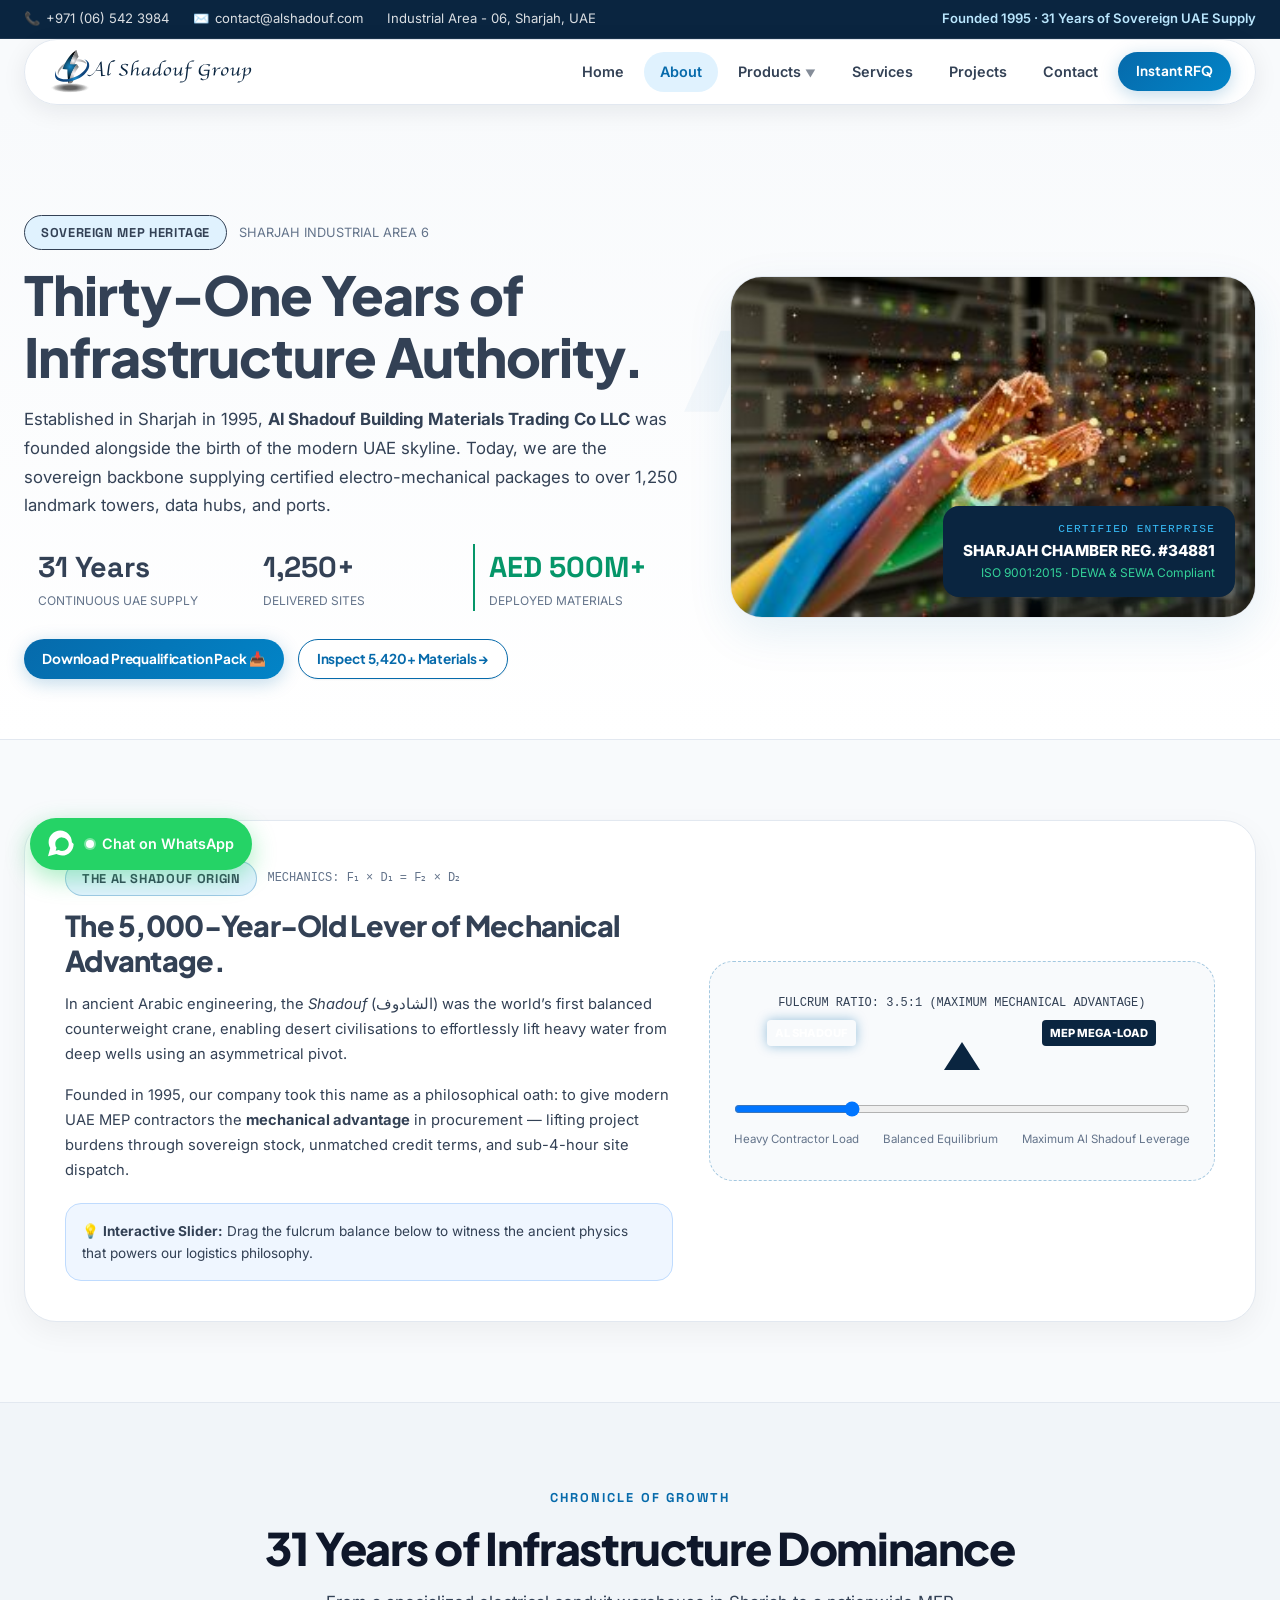
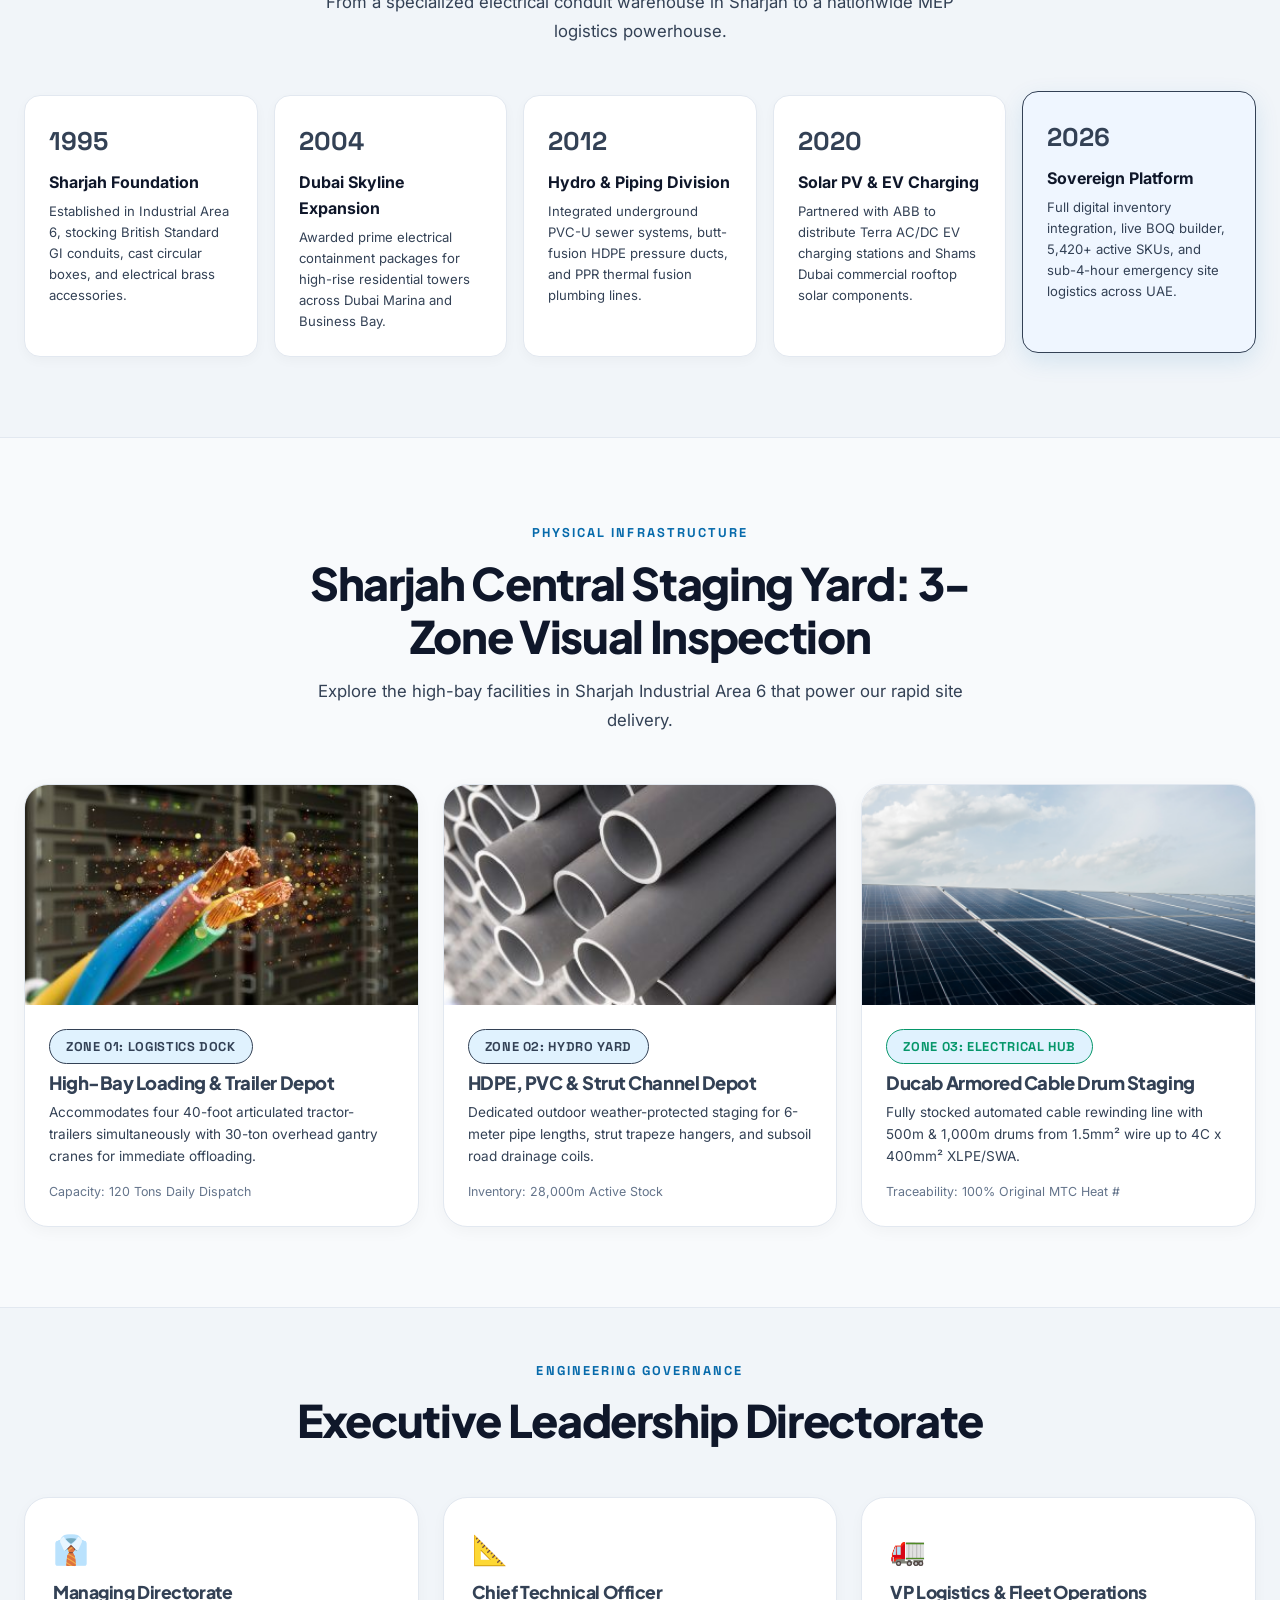
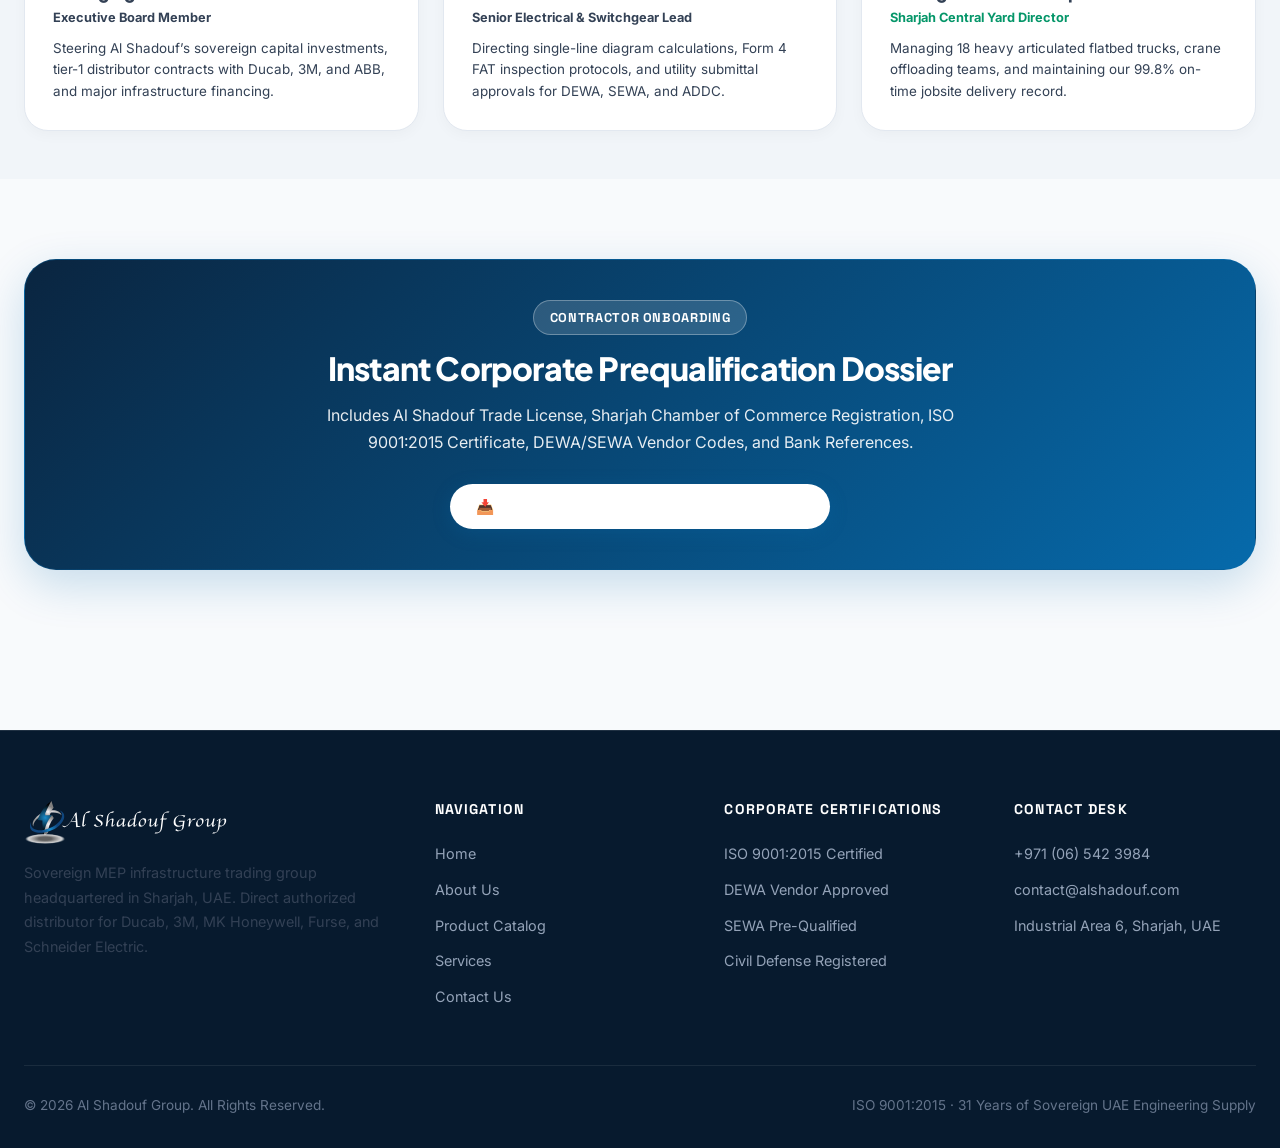
==== about.html @ 0864fc53 "feat: complete Al Shadouf Group enterprise multipage light theme platform" ====
<!DOCTYPE html>
<html lang="en">
<head>
  <meta charset="UTF-8">
  <meta name="viewport" content="width=device-width, initial-scale=1.0">
  <meta name="description" content="Discover Al Shadouf Group: 31 years of sovereign MEP infrastructure engineering, Sharjah central staging yard, ancient lever mechanical advantage, and ISO 9001 certification.">
  <title>Corporate Heritage & Engineering Authority | Al Shadouf Group — UAE</title>
  <link rel="icon" type="image/svg+xml" href="images/favicon.svg">
  <link rel="stylesheet" href="css/style.css">
  <style>
    /* TOTALLY UNIQUE ABOUT PAGE OPENING: CINEMATIC ARCHIVAL DOSSIER */
    .about-archival-hero {
      padding-top: 110px;
      padding-bottom: 60px;
      position: relative;
      background: linear-gradient(180deg, #F8FAFC 0%, #FFFFFF 100%);
      border-bottom: 1px solid var(--border-subtle);
      overflow: hidden;
    }
    .hero-watermark-year {
      position: absolute;
      top: 50%;
      right: 5%;
      transform: translateY(-50%);
      font-family: var(--font-display);
      font-size: clamp(8rem, 20vw, 18rem);
      font-weight: 900;
      color: rgba(6, 106, 171, 0.04);
      letter-spacing: -0.05em;
      pointer-events: none;
      z-index: 1;
    }
    .about-hero-grid {
      display: grid;
      grid-template-columns: 1.25fr 1fr;
      gap: 48px;
      align-items: center;
      position: relative;
      z-index: 2;
    }
    @media (max-width: 900px) {
      .about-hero-grid { grid-template-columns: 1fr; }
    }
    .about-hero-title {
      font-size: clamp(2.2rem, 4.2vw, 3.5rem);
      font-weight: 900;
      color: var(--navy);
      line-height: 1.15;
      margin-bottom: 18px;
      letter-spacing: -0.02em;
    }
    .archival-photo-frame {
      position: relative;
      border-radius: var(--radius-xl);
      overflow: hidden;
      border: 1px solid var(--border-subtle);
      box-shadow: 0 15px 45px rgba(6, 106, 171, 0.1);
    }
    .archival-photo-frame img {
      width: 100%;
      height: 340px;
      object-fit: cover;
      display: block;
      filter: contrast(1.02) brightness(0.98);
    }
    .archival-gold-stamp {
      position: absolute;
      bottom: 20px;
      right: 20px;
      background: #0A2540;
      backdrop-filter: blur(10px);
      border: 1px solid var(--royal-blue);
      border-radius: var(--radius-md);
      padding: 14px 20px;
      box-shadow: 0 10px 30px rgba(10, 37, 64, 0.3);
      text-align: right;
      color: #FFFFFF;
    }

    /* Ancient Lever Card */
    .lever-physics-card {
      background: #FFFFFF;
      border: 1px solid var(--border-subtle);
      border-radius: var(--radius-xl);
      padding: 40px;
      box-shadow: 0 10px 30px rgba(0, 0, 0, 0.05);
      display: grid;
      grid-template-columns: 1.2fr 1fr;
      gap: 36px;
      align-items: center;
    }
    @media (max-width: 900px) {
      .lever-physics-card { grid-template-columns: 1fr; }
    }
    .lever-canvas-box {
      background: #F8FAFC;
      border: 1px dashed rgba(6, 106, 171, 0.35);
      border-radius: var(--radius-lg);
      padding: 24px;
      position: relative;
      min-height: 220px;
      display: flex;
      flex-direction: column;
      justify-content: center;
      align-items: center;
    }
    .lever-beam {
      width: 80%;
      height: 6px;
      background: linear-gradient(90deg, var(--royal-blue), var(--sky-blue));
      border-radius: 3px;
      position: relative;
      transition: transform 0.4s cubic-bezier(0.34, 1.56, 0.64, 1);
    }
    .lever-fulcrum {
      width: 0;
      height: 0;
      border-left: 18px solid transparent;
      border-right: 18px solid transparent;
      border-bottom: 28px solid #0A2540;
      margin-top: -2px;
    }

    /* 31-Year Timeline */
    .timeline-strip {
      display: grid;
      grid-template-columns: repeat(5, 1fr);
      gap: 16px;
      margin-top: 36px;
    }
    @media (max-width: 900px) {
      .timeline-strip { grid-template-columns: 1fr; }
    }
    .timeline-node {
      background: #FFFFFF;
      border: 1px solid var(--border-subtle);
      border-radius: var(--radius-md);
      padding: 24px;
      position: relative;
      transition: all 0.3s;
      box-shadow: 0 4px 12px rgba(0, 0, 0, 0.03);
    }
    .timeline-node:hover, .timeline-node.active {
      border-color: var(--royal-blue);
      background: #EFF6FF;
      transform: translateY(-4px);
      box-shadow: 0 8px 24px rgba(6, 106, 171, 0.12);
    }
    .timeline-year {
      font-family: var(--font-display);
      font-size: 1.6rem;
      font-weight: 900;
      color: var(--royal-blue);
      margin-bottom: 6px;
    }

    /* 3-Zone Yard Tour */
    .yard-zone-card {
      background: #FFFFFF;
      border: 1px solid var(--border-subtle);
      border-radius: var(--radius-lg);
      overflow: hidden;
      display: flex;
      flex-direction: column;
      transition: all 0.3s ease;
      box-shadow: 0 4px 16px rgba(0, 0, 0, 0.04);
    }
    .yard-zone-card:hover {
      border-color: var(--royal-blue);
      transform: translateY(-4px);
      box-shadow: 0 16px 40px rgba(6, 106, 171, 0.12);
    }
    .yard-zone-img {
      width: 100%;
      height: 220px;
      object-fit: cover;
      display: block;
    }

    /* Executive Dossiers */
    .exec-dossier-card {
      background: #FFFFFF;
      border: 1px solid var(--border-subtle);
      border-radius: var(--radius-lg);
      padding: 28px;
      transition: all 0.25s;
      box-shadow: 0 4px 14px rgba(0, 0, 0, 0.03);
    }
    .exec-dossier-card:hover {
      border-color: var(--royal-blue);
      box-shadow: 0 12px 30px rgba(6, 106, 171, 0.1);
      transform: translateY(-3px);
    }
  </style>
</head>
<body>

  <!-- Top Bar -->
  <div class="top-bar">
    <div class="container top-bar-inner">
      <div class="top-bar-left">
        <a href="tel:+97165423984"><span style="color:var(--gold);">📞</span> +971 (06) 542 3984</a>
        <a href="mailto:contact@alshadouf.com"><span style="color:var(--cyan);">✉️</span> contact@alshadouf.com</a>
        <span>Industrial Area - 06, Sharjah, UAE</span>
      </div>
      <div class="top-bar-right">
        <span>Founded 1995 · 31 Years of Sovereign UAE Supply</span>
      </div>
    </div>
  </div>

  <!-- Navbar: Standalone Exact Official Logo -->
  <nav class="navbar" id="navbar">
    <div class="container nav-inner">
      <a href="index.html" style="display:flex; align-items:center;">
        <img src="images/New01shadouf_logo_dark.svg" alt="Al Shadouf Group" class="nav-official-logo">
      </a>

      <div class="nav-menu" id="navLinks">
        <a href="index.html" class="nav-link">Home</a>
        <a href="about.html" class="nav-link active">About</a>
        <div class="nav-dropdown">
          <a href="products.html" class="nav-link">Products <span style="font-size:0.65rem; opacity:0.6;">▼</span></a>
          <div class="nav-dropdown-menu">
            <a href="products.html?cat=electrical">⚡ Electrical & Cable Systems</a>
            <a href="products.html?cat=switchgear">⚙️ Switchgear & Enclosures</a>
            <a href="products.html?cat=solar">☀️ Solar PV & EV Charging</a>
            <a href="products.html?cat=plumbing">🔧 Drainage & Hydro Piping</a>
            <a href="products.html?cat=lighting">💡 Architectural & LED Lighting</a>
            <a href="products.html?cat=earthing">⚡ Earthing & Lightning Bars</a>
          </div>
        </div>
        <a href="services.html" class="nav-link">Services</a>
        <a href="projects.html" class="nav-link">Projects</a>
        <a href="contact.html" class="nav-link">Contact</a>
        <a href="#quote" class="btn btn-primary btn-sm nav-cta">Instant RFQ</a>
      </div>

      <div class="hamburger" id="menuToggle" aria-label="Toggle menu">
        <span></span><span></span><span></span>
      </div>
    </div>
  </nav>

  <!-- TOTALLY UNIQUE HERO: CINEMATIC ARCHIVAL DOSSIER -->
  <section class="about-archival-hero">
    <div class="hero-watermark-year">1995</div>
    <div class="container">
      <div class="about-hero-grid fade-in">
        
        <!-- Left Editorial Narrative -->
        <div>
          <div style="display:flex; align-items:center; gap:12px; margin-bottom:14px;">
            <span class="tech-pill" style="border-color:var(--royal-blue); color:var(--royal-blue);">SOVEREIGN MEP HERITAGE</span>
            <span style="font-size:0.8rem; color:var(--text-dim); text-transform:uppercase;">Sharjah Industrial Area 6</span>
          </div>

          <h1 class="about-hero-title">
            Thirty-One Years of <span class="text-gradient">Infrastructure Authority.</span>
          </h1>

          <p style="color:var(--text-muted); font-size:1.05rem; line-height:1.7; margin-bottom:24px;">
            Established in Sharjah in 1995, <strong>Al Shadouf Building Materials Trading Co LLC</strong> was founded alongside the birth of the modern UAE skyline. Today, we are the sovereign backbone supplying certified electro-mechanical packages to over 1,250 landmark towers, data hubs, and ports.
          </p>

          <!-- 3 Archival Key Metrics -->
          <div style="display:grid; grid-template-columns:repeat(3, 1fr); gap:16px; margin-bottom:28px;">
            <div style="border-left:2px solid var(--royal-blue); padding-left:14px;">
              <div style="font-family:var(--font-display); font-size:1.8rem; font-weight:900; color:var(--royal-blue);">31 Years</div>
              <div style="font-size:0.75rem; color:var(--text-dim); text-transform:uppercase;">Continuous UAE Supply</div>
            </div>
            <div style="border-left:2px solid var(--sky-blue); padding-left:14px;">
              <div style="font-family:var(--font-display); font-size:1.8rem; font-weight:900; color:var(--royal-blue);">1,250+</div>
              <div style="font-size:0.75rem; color:var(--text-dim); text-transform:uppercase;">Delivered Sites</div>
            </div>
            <div style="border-left:2px solid var(--emerald-live); padding-left:14px;">
              <div style="font-family:var(--font-display); font-size:1.8rem; font-weight:900; color:var(--emerald-live);">AED 500M+</div>
              <div style="font-size:0.75rem; color:var(--text-dim); text-transform:uppercase;">Deployed Materials</div>
            </div>
          </div>

          <div style="display:flex; gap:14px; flex-wrap:wrap;">
            <a href="#prequal" class="btn btn-primary btn-sm">Download Prequalification Pack 📥</a>
            <a href="products.html" class="btn btn-outline btn-sm">Inspect 5,420+ Materials →</a>
          </div>
        </div>

        <!-- Right Archival Photo Frame with Official Chamber Stamp -->
        <div class="archival-photo-frame">
          <img src="images/slider01-370x200_c.jpg" alt="Al Shadouf Sharjah Central Facility 1995">
          <div class="archival-gold-stamp">
            <div style="font-family:var(--font-mono); font-size:0.7rem; color:#38BDF8; letter-spacing:0.1em; text-transform:uppercase;">CERTIFIED ENTERPRISE</div>
            <div style="font-weight:800; font-size:0.95rem; color:#FFFFFF;">SHARJAH CHAMBER REG. #34881</div>
            <div style="font-size:0.75rem; color:#34D399;">ISO 9001:2015 · DEWA & SEWA Compliant</div>
          </div>
        </div>

      </div>
    </div>
  </section>

  <!-- GROWN SECTION: ANCIENT SHADOUF MECHANICAL ADVANTAGE MODULE -->
  <section class="section">
    <div class="container">
      <div class="lever-physics-card fade-in">
        
        <div>
          <div style="display:flex; align-items:center; gap:10px; margin-bottom:12px;">
            <span class="tech-pill" style="border-color:rgba(6,106,171,0.3); color:var(--royal-blue);">THE AL SHADOUF ORIGIN</span>
            <span style="font-family:var(--font-mono); font-size:0.75rem; color:var(--text-dim);">MECHANICS: F₁ × D₁ = F₂ × D₂</span>
          </div>
          <h2 style="font-size:1.8rem; color:var(--navy); margin-bottom:14px;">
            The 5,000-Year-Old Lever of Mechanical Advantage.
          </h2>
          <p style="color:var(--text-muted); font-size:0.92rem; line-height:1.7; margin-bottom:16px;">
            In ancient Arabic engineering, the <em>Shadouf</em> (الشادوف) was the world’s first balanced counterweight crane, enabling desert civilisations to effortlessly lift heavy water from deep wells using an asymmetrical pivot.
          </p>
          <p style="color:var(--text-muted); font-size:0.92rem; line-height:1.7; margin-bottom:20px;">
            Founded in 1995, our company took this name as a philosophical oath: to give modern UAE MEP contractors the <strong>mechanical advantage</strong> in procurement — lifting project burdens through sovereign stock, unmatched credit terms, and sub-4-hour site dispatch.
          </p>

          <div style="background:#EFF6FF; border:1px solid #BFDBFE; border-radius:var(--radius-md); padding:16px; font-size:0.85rem; color:var(--navy);">
            💡 <strong>Interactive Slider:</strong> Drag the fulcrum balance below to witness the ancient physics that powers our logistics philosophy.
          </div>
        </div>

        <!-- Interactive Lever Canvas -->
        <div class="lever-canvas-box">
          <div style="font-family:var(--font-mono); font-size:0.75rem; color:var(--royal-blue); margin-bottom:24px;" id="leverReadout">
            FULCRUM RATIO: 3.5:1 (MAXIMUM MECHANICAL ADVANTAGE)
          </div>

          <div class="lever-beam" id="leverBeam">
            <!-- Left Counterweight -->
            <div style="position:absolute; left:-12px; top:-18px; background:var(--royal-blue); color:#FFFFFF; font-weight:800; font-size:0.7rem; padding:4px 8px; border-radius:4px; box-shadow:0 0 12px rgba(6,106,171,0.4);">
              AL SHADOUF
            </div>
            <!-- Right Heavy Load -->
            <div style="position:absolute; right:-12px; top:-18px; background:#0A2540; color:#FFFFFF; font-weight:800; font-size:0.7rem; padding:4px 8px; border-radius:4px;">
              MEP MEGA-LOAD
            </div>
          </div>
          <div class="lever-fulcrum"></div>

          <div style="width:100%; margin-top:28px;">
            <input type="range" min="-12" max="12" value="-6" style="width:100%; accent-color:var(--royal-blue); cursor:pointer;" id="leverSlider" oninput="tiltLever(this.value)">
            <div style="display:flex; justify-content:space-between; font-size:0.72rem; color:var(--text-dim); margin-top:6px;">
              <span>Heavy Contractor Load</span>
              <span>Balanced Equilibrium</span>
              <span>Maximum Al Shadouf Leverage</span>
            </div>
          </div>
        </div>

      </div>
    </div>
  </section>

  <!-- GROWN SECTION: 31-YEAR TIMELINE (1995 - 2026) -->
  <section class="section" style="background:var(--bg-surface); border-top:1px solid var(--border-subtle); border-bottom:1px solid var(--border-subtle);">
    <div class="container">
      <div class="section-header fade-in">
        <div class="overline">Chronicle of Growth</div>
        <h2>31 Years of Infrastructure Dominance</h2>
        <p style="color:var(--text-muted); max-width:650px; margin:0 auto;">From a specialized electrical conduit warehouse in Sharjah to a nationwide MEP logistics powerhouse.</p>
      </div>

      <div class="timeline-strip fade-in">
        <div class="timeline-node">
          <div class="timeline-year">1995</div>
          <div style="font-weight:700; color:var(--text-main); margin-bottom:6px;">Sharjah Foundation</div>
          <p style="font-size:0.82rem; color:var(--text-muted); line-height:1.6;">
            Established in Industrial Area 6, stocking British Standard GI conduits, cast circular boxes, and electrical brass accessories.
          </p>
        </div>

        <div class="timeline-node">
          <div class="timeline-year">2004</div>
          <div style="font-weight:700; color:var(--text-main); margin-bottom:6px;">Dubai Skyline Expansion</div>
          <p style="font-size:0.82rem; color:var(--text-muted); line-height:1.6;">
            Awarded prime electrical containment packages for high-rise residential towers across Dubai Marina and Business Bay.
          </p>
        </div>

        <div class="timeline-node">
          <div class="timeline-year">2012</div>
          <div style="font-weight:700; color:var(--text-main); margin-bottom:6px;">Hydro & Piping Division</div>
          <p style="font-size:0.82rem; color:var(--text-muted); line-height:1.6;">
            Integrated underground PVC-U sewer systems, butt-fusion HDPE pressure ducts, and PPR thermal fusion plumbing lines.
          </p>
        </div>

        <div class="timeline-node">
          <div class="timeline-year">2020</div>
          <div style="font-weight:700; color:var(--text-main); margin-bottom:6px;">Solar PV & EV Charging</div>
          <p style="font-size:0.82rem; color:var(--text-muted); line-height:1.6;">
            Partnered with ABB to distribute Terra AC/DC EV charging stations and Shams Dubai commercial rooftop solar components.
          </p>
        </div>

        <div class="timeline-node active">
          <div class="timeline-year">2026</div>
          <div style="font-weight:700; color:var(--text-main); margin-bottom:6px;">Sovereign Platform</div>
          <p style="font-size:0.82rem; color:var(--text-muted); line-height:1.6;">
            Full digital inventory integration, live BOQ builder, 5,420+ active SKUs, and sub-4-hour emergency site logistics across UAE.
          </p>
        </div>
      </div>
    </div>
  </section>

  <!-- GROWN SECTION: 3-ZONE SHARJAH LOGISTICS YARD TOUR -->
  <section class="section">
    <div class="container">
      <div class="section-header fade-in">
        <div class="overline">Physical Infrastructure</div>
        <h2>Sharjah Central Staging Yard: 3-Zone Visual Inspection</h2>
        <p style="color:var(--text-muted); max-width:650px; margin:0 auto;">Explore the high-bay facilities in Sharjah Industrial Area 6 that power our rapid site delivery.</p>
      </div>

      <div style="display:grid; grid-template-columns:repeat(3, 1fr); gap:24px;" class="fade-in">
        
        <!-- Zone 1: Dispatch Hub -->
        <div class="yard-zone-card">
          <img src="images/slider01-370x200_c.jpg" alt="Zone 1 Central Dispatch Hub" class="yard-zone-img">
          <div style="padding:24px;">
            <span class="tech-pill" style="margin-bottom:8px; border-color:var(--royal-blue); color:var(--royal-blue);">ZONE 01: LOGISTICS DOCK</span>
            <h3 style="font-size:1.15rem; color:var(--navy); margin-bottom:8px;">High-Bay Loading & Trailer Depot</h3>
            <p style="font-size:0.85rem; color:var(--text-muted); line-height:1.6; margin-bottom:14px;">
              Accommodates four 40-foot articulated tractor-trailers simultaneously with 30-ton overhead gantry cranes for immediate offloading.
            </p>
            <div style="font-size:0.78rem; color:var(--text-dim);">Capacity: 120 Tons Daily Dispatch</div>
          </div>
        </div>

        <!-- Zone 2: Steel & Piping -->
        <div class="yard-zone-card">
          <img src="images/slide03-370x200_c.jpg" alt="Zone 2 Piping Yard" class="yard-zone-img">
          <div style="padding:24px;">
            <span class="tech-pill" style="margin-bottom:8px; border-color:var(--sky-blue); color:var(--royal-blue);">ZONE 02: HYDRO YARD</span>
            <h3 style="font-size:1.15rem; color:var(--navy); margin-bottom:8px;">HDPE, PVC & Strut Channel Depot</h3>
            <p style="font-size:0.85rem; color:var(--text-muted); line-height:1.6; margin-bottom:14px;">
              Dedicated outdoor weather-protected staging for 6-meter pipe lengths, strut trapeze hangers, and subsoil road drainage coils.
            </p>
            <div style="font-size:0.78rem; color:var(--text-dim);">Inventory: 28,000m Active Stock</div>
          </div>
        </div>

        <!-- Zone 3: Cable Drums -->
        <div class="yard-zone-card">
          <img src="images/slide05-370x200_c.png" alt="Zone 3 Cable Hub" class="yard-zone-img">
          <div style="padding:24px;">
            <span class="tech-pill" style="margin-bottom:8px; border-color:var(--emerald-live); color:var(--emerald-live);">ZONE 03: ELECTRICAL HUB</span>
            <h3 style="font-size:1.15rem; color:var(--navy); margin-bottom:8px;">Ducab Armored Cable Drum Staging</h3>
            <p style="font-size:0.85rem; color:var(--text-muted); line-height:1.6; margin-bottom:14px;">
              Fully stocked automated cable rewinding line with 500m & 1,000m drums from 1.5mm² wire up to 4C x 400mm² XLPE/SWA.
            </p>
            <div style="font-size:0.78rem; color:var(--text-dim);">Traceability: 100% Original MTC Heat #</div>
          </div>
        </div>

      </div>
    </div>
  </section>

  <!-- GROWN SECTION: EXECUTIVE LEADERSHIP & QA/QC DIRECTORS -->
  <section class="section-sm" style="background:var(--bg-surface); border-top:1px solid var(--border-subtle);">
    <div class="container">
      <div class="section-header fade-in">
        <div class="overline">Engineering Governance</div>
        <h2>Executive Leadership Directorate</h2>
      </div>

      <div style="display:grid; grid-template-columns:repeat(3, 1fr); gap:24px;" class="fade-in">
        <div class="exec-dossier-card">
          <div style="font-size:1.8rem; margin-bottom:8px;">👔</div>
          <h4 style="font-size:1.1rem; color:var(--navy); margin-bottom:4px;">Managing Directorate</h4>
          <div style="font-size:0.8rem; color:var(--royal-blue); font-weight:700; margin-bottom:10px;">Executive Board Member</div>
          <p style="font-size:0.84rem; color:var(--text-muted); line-height:1.6;">
            Steering Al Shadouf’s sovereign capital investments, tier-1 distributor contracts with Ducab, 3M, and ABB, and major infrastructure financing.
          </p>
        </div>

        <div class="exec-dossier-card">
          <div style="font-size:1.8rem; margin-bottom:8px;">📐</div>
          <h4 style="font-size:1.1rem; color:var(--navy); margin-bottom:4px;">Chief Technical Officer</h4>
          <div style="font-size:0.8rem; color:var(--sky-blue); font-weight:700; margin-bottom:10px;">Senior Electrical & Switchgear Lead</div>
          <p style="font-size:0.84rem; color:var(--text-muted); line-height:1.6;">
            Directing single-line diagram calculations, Form 4 FAT inspection protocols, and utility submittal approvals for DEWA, SEWA, and ADDC.
          </p>
        </div>

        <div class="exec-dossier-card">
          <div style="font-size:1.8rem; margin-bottom:8px;">🚛</div>
          <h4 style="font-size:1.1rem; color:var(--navy); margin-bottom:4px;">VP Logistics & Fleet Operations</h4>
          <div style="font-size:0.8rem; color:var(--emerald-live); font-weight:700; margin-bottom:10px;">Sharjah Central Yard Director</div>
          <p style="font-size:0.84rem; color:var(--text-muted); line-height:1.6;">
            Managing 18 heavy articulated flatbed trucks, crane offloading teams, and maintaining our 99.8% on-time jobsite delivery record.
          </p>
        </div>
      </div>
    </div>
  </section>

  <!-- GROWN SECTION: PREQUALIFICATION PACK DOWNLOAD HUB -->
  <section class="section" id="prequal">
    <div class="container">
      <div style="background:linear-gradient(135deg, #0A2540 0%, #066AAB 100%); border:1px solid rgba(6,106,171,0.4); border-radius:var(--radius-xl); padding:40px; text-align:center; box-shadow:0 15px 45px rgba(6,106,171,0.2); color:#FFFFFF;" class="fade-in">
        <span class="tech-pill" style="background:rgba(255,255,255,0.15); border-color:rgba(255,255,255,0.3); color:#FFFFFF; margin-bottom:14px;">CONTRACTOR ONBOARDING</span>
        <h2 style="font-size:2rem; color:#FFFFFF; margin-bottom:14px;">Instant Corporate Prequalification Dossier</h2>
        <p style="color:rgba(255,255,255,0.9); max-width:650px; margin:0 auto 28px; line-height:1.7;">
          Includes Al Shadouf Trade License, Sharjah Chamber of Commerce Registration, ISO 9001:2015 Certificate, DEWA/SEWA Vendor Codes, and Bank References.
        </p>
        <button class="btn btn-primary" style="background:#FFFFFF; color:var(--royal-blue); border-color:#FFFFFF;" onclick="openUniversalRFQ('Complete Corporate Prequalification Pack')">📥 Request Official Prequalification PDF Pack</button>
      </div>
    </div>
  </section>

  <!-- Universal RFQ Modal -->
  <div class="rfq-modal-overlay" id="rfqModal" style="display:none; position:fixed; top:0; left:0; width:100%; height:100%; background:rgba(10,37,64,0.7); backdrop-filter:blur(8px); z-index:9999; align-items:center; justify-content:center;">
    <div class="rfq-modal-card" style="background:#FFFFFF; border:1px solid var(--border-subtle); border-radius:16px; padding:36px; max-width:540px; width:92%; position:relative; box-shadow:0 20px 60px rgba(0,0,0,0.15); color:var(--text-main);">
      <button onclick="document.getElementById('rfqModal').style.display='none'" style="position:absolute; top:18px; right:20px; background:none; border:none; color:var(--text-dim); font-size:1.5rem; cursor:pointer;">&times;</button>
      <div style="font-family:var(--font-mono); font-size:0.75rem; color:var(--royal-blue); letter-spacing:0.1em; text-transform:uppercase; margin-bottom:6px; font-weight:700;">CORPORATE COMPLIANCE DESK</div>
      <h3 style="font-size:1.5rem; margin-bottom:12px; color:var(--navy);">Request Prequalification Dossier</h3>
      <p style="font-size:0.88rem; color:var(--text-muted); margin-bottom:20px;">Complete vendor registration pack sent immediately to your corporate email.</p>
      <form id="rfqForm" onsubmit="handleUniversalRFQ(event)">
        <div style="margin-bottom:14px;">
          <input type="text" name="name" required placeholder="Full Name / Commercial Officer" style="width:100%; padding:12px 16px; background:#F8FAFC; border:1px solid var(--border-subtle); border-radius:8px; color:var(--text-main); font-size:0.9rem;">
        </div>
        <div style="margin-bottom:14px;">
          <input type="text" name="company" required placeholder="Contracting Firm (e.g. Al Habtoor, Dutco)" style="width:100%; padding:12px 16px; background:#F8FAFC; border:1px solid var(--border-subtle); border-radius:8px; color:var(--text-main); font-size:0.9rem;">
        </div>
        <div style="display:grid; grid-template-columns:1fr 1fr; gap:12px; margin-bottom:14px;">
          <input type="tel" name="phone" required placeholder="Phone / WhatsApp (+971)" style="width:100%; padding:12px 16px; background:#F8FAFC; border:1px solid var(--border-subtle); border-radius:8px; color:var(--text-main); font-size:0.9rem;">
          <input type="email" name="email" required placeholder="Corporate Email" style="width:100%; padding:12px 16px; background:#F8FAFC; border:1px solid var(--border-subtle); border-radius:8px; color:var(--text-main); font-size:0.9rem;">
        </div>
        <button type="submit" class="btn btn-primary" style="width:100%; justify-content:center; padding:14px;">📥 Send Corporate Prequalification Pack</button>
      </form>
    </div>
  </div>

  <!-- Footer: Standalone Exact Official Logo -->
  <footer class="footer">
    <div class="container">
      <div class="footer-grid">
        <div>
          <div style="display:flex; align-items:center; margin-bottom:16px;">
            <img src="images/New01shadouf_logo02.svg" alt="Al Shadouf Group" class="nav-official-logo">
          </div>
          <p style="font-size:0.9rem; color:var(--text-muted); line-height:1.7;">
            Sovereign MEP infrastructure trading group headquartered in Sharjah, UAE. Direct authorized distributor for Ducab, 3M, MK Honeywell, Furse, and Schneider Electric.
          </p>
        </div>
        <div class="footer-col">
          <h4>Navigation</h4>
          <a href="index.html">Home</a>
          <a href="about.html">About Us</a>
          <a href="products.html">Product Catalog</a>
          <a href="services.html">Services</a>
          <a href="contact.html">Contact Us</a>
        </div>
        <div class="footer-col">
          <h4>Corporate Certifications</h4>
          <a href="#">ISO 9001:2015 Certified</a>
          <a href="#">DEWA Vendor Approved</a>
          <a href="#">SEWA Pre-Qualified</a>
          <a href="#">Civil Defense Registered</a>
        </div>
        <div class="footer-col">
          <h4>Contact Desk</h4>
          <a href="tel:+97165423984">+971 (06) 542 3984</a>
          <a href="mailto:contact@alshadouf.com">contact@alshadouf.com</a>
          <a href="#">Industrial Area 6, Sharjah, UAE</a>
        </div>
      </div>
      <div class="footer-bottom">
        <div>© 2026 Al Shadouf Group. All Rights Reserved.</div>
        <div>ISO 9001:2015 · 31 Years of Sovereign UAE Engineering Supply</div>
      </div>
    </div>
  </footer>

  <script src="js/main.js"></script>
  <script>
    function tiltLever(val) {
      const beam = document.getElementById('leverBeam');
      const readout = document.getElementById('leverReadout');
      const deg = parseFloat(val);
      beam.style.transform = `rotate(${deg}deg)`;

      if (deg < -4) {
        readout.textContent = "AL SHADOUF COUNTERWEIGHT LIFTS CONTRACTOR LOAD EASILY";
        readout.style.color = "var(--emerald-live)";
      } else if (deg > 4) {
        readout.textContent = "UNBALANCED CONTRACTOR LOAD (WITHOUT AL SHADOUF ADVANTAGE)";
        readout.style.color = "#EF4444";
      } else {
        readout.textContent = "PERFECT MECHANICAL EQUILIBRIUM (OPTIMAL LOGISTICS)";
        readout.style.color = "var(--royal-blue)";
      }
    }
  </script>
</body>
</html>
---- css/style.css ----
/* ==========================================================================
   AL SHADOUF GROUP — Sovereign MEP Infrastructure Design System
   Corporate Light Theme · Signature Al Shadouf Royal Blue & Executive Navy
   ========================================================================== */

@import url('https://fonts.googleapis.com/css2?family=Plus+Jakarta+Sans:wght@300;400;500;600;700;800;900&family=Space+Grotesk:wght@400;500;600;700&family=Inter:wght@300;400;500;600;700&display=swap');

:root {
  /* Al Shadouf Brand Identity Palette (Exact Logo Match) */
  --blue-primary:     #066AAB; /* Signature Royal Cerulean from Logo */
  --blue-hover:       #00558C;
  --blue-light:       #0088CC;
  --blue-vivid:       #0284C7;
  --blue-soft:        #E0F2FE; /* Ice Blue Surface */
  --blue-tint:        #F0F7FD; /* Softest Accent Tint */
  --blue-gradient:    linear-gradient(135deg, #066AAB 0%, #0284C7 100%);
  --blue-gradient-subtle: linear-gradient(135deg, #E0F2FE 0%, #F0F7FD 100%);

  /* Gold / Amber Accents (Preserved as Highlights) */
  --gold:             #066AAB; /* Mapped to Brand Blue as Primary Action */
  --gold-light:       #0284C7;
  --gold-accent:      #F59E0B;
  --gold-glow:        rgba(6, 106, 171, 0.25);
  --gold-gradient:    linear-gradient(135deg, #066AAB 0%, #0088CC 100%);

  /* Executive Navy & Accents */
  --navy-dark:        #0A2540; /* High-Trust Deep Navy */
  --navy-deep:        #071A2E;
  --cyan:             #0284C7;
  --cyan-light:       #0EA5E9;
  --emerald-live:     #059669; /* Certified / Live Status */

  /* Lighter Theme Backgrounds */
  --bg-deep:          #F8FAFC; /* Slate 50 Clean Body */
  --bg-base:          #FFFFFF; /* Pure White */
  --bg-surface:       #F1F5F9; /* Slate 100 Subtle Fill */
  --bg-card:          #FFFFFF; /* Clean White Elevation */
  --bg-card-hover:    #F8FAFC;
  --bg-glass:         rgba(255, 255, 255, 0.95);

  /* High-Contrast Lighter Theme Typography */
  --text-main:        #0F172A; /* Slate 900 Jet Ink */
  --text-muted:       #334155; /* Slate 700 Crisp Secondary */
  --text-dim:         #64748B; /* Slate 500 Subtle */
  --border-subtle:    #E2E8F0; /* Slate 200 Crisp Border */
  --border-strong:    #CBD5E1; /* Slate 300 */
  --border-glow:      rgba(6, 106, 171, 0.3);
  --border-cyan:      rgba(2, 132, 199, 0.3);

  /* Fonts */
  --font-display:     'Space Grotesk', -apple-system, sans-serif;
  --font-heading:     'Plus Jakarta Sans', -apple-system, sans-serif;
  --font-body:        'Inter', -apple-system, sans-serif;
  --font-mono:        ui-monospace, SFMono-Regular, Menlo, Monaco, Consolas, monospace;

  /* Radii */
  --radius-xs:        6px;
  --radius-sm:        10px;
  --radius-md:        16px;
  --radius-lg:        24px;
  --radius-xl:        32px;
  --radius-full:      9999px;

  /* Refined Soft Light-Theme Shadows */
  --shadow-sm:        0 1px 2px 0 rgba(0, 0, 0, 0.05);
  --shadow-card:      0 4px 20px -2px rgba(15, 23, 42, 0.06), 0 2px 6px -1px rgba(15, 23, 42, 0.04);
  --shadow-elevated:  0 20px 40px -8px rgba(15, 23, 42, 0.12), 0 4px 12px -2px rgba(15, 23, 42, 0.06);
  --glow-blue:        0 8px 30px rgba(6, 106, 171, 0.2);

  /* Transitions */
  --transition-fast:  0.2s cubic-bezier(0.16, 1, 0.3, 1);
  --transition-smooth: 0.35s cubic-bezier(0.16, 1, 0.3, 1);
}

/* ================= RESET & BASE ================= */
*, *::before, *::after {
  box-sizing: border-box;
  margin: 0;
  padding: 0;
}

html {
  scroll-behavior: smooth;
  font-size: 16px;
  background-color: var(--bg-deep);
  color-scheme: light;
}

body {
  font-family: var(--font-body);
  background-color: var(--bg-deep);
  color: var(--text-muted);
  line-height: 1.65;
  overflow-x: hidden;
  background-image: 
    radial-gradient(ellipse 80% 50% at 50% -20%, rgba(6, 106, 171, 0.05), transparent 70%),
    radial-gradient(ellipse 60% 40% at 90% 40%, rgba(2, 132, 199, 0.04), transparent 60%);
  background-attachment: fixed;
}

::selection {
  background: var(--blue-primary);
  color: #FFFFFF;
}

a {
  text-decoration: none;
  color: inherit;
  transition: var(--transition-fast);
}

ul { list-style: none; }
img { max-width: 100%; height: auto; display: block; }
button { font-family: inherit; cursor: pointer; border: none; background: none; }

h1, h2, h3, h4, h5, h6 {
  font-family: var(--font-heading);
  color: var(--text-main);
  line-height: 1.2;
  letter-spacing: -0.025em;
  font-weight: 800;
}

.container {
  width: 100%;
  max-width: 1280px;
  margin: 0 auto;
  padding: 0 24px;
}

/* ================= BRAND UTILITIES ================= */
.text-gradient-gold, .text-gradient-blue {
  background: var(--blue-gradient);
  -webkit-background-clip: text;
  -webkit-text-fill-color: transparent;
  background-clip: text;
}

.tech-grid-bg {
  position: absolute;
  inset: 0;
  background-image: 
    linear-gradient(rgba(6, 106, 171, 0.04) 1px, transparent 1px),
    linear-gradient(90deg, rgba(6, 106, 171, 0.04) 1px, transparent 1px);
  background-size: 40px 40px;
  mask-image: radial-gradient(ellipse 70% 50% at 50% 50%, #000 70%, transparent 100%);
  -webkit-mask-image: radial-gradient(ellipse 70% 50% at 50% 50%, #000 70%, transparent 100%);
  pointer-events: none;
}

.tech-pill {
  display: inline-flex;
  align-items: center;
  gap: 8px;
  padding: 6px 16px;
  border-radius: var(--radius-full);
  background: var(--blue-soft);
  border: 1px solid #BAE6FD;
  color: var(--blue-primary);
  font-family: var(--font-display);
  font-size: 0.8rem;
  font-weight: 700;
  letter-spacing: 0.05em;
  text-transform: uppercase;
}

.live-dot {
  width: 8px;
  height: 8px;
  border-radius: 50%;
  background: var(--emerald-live);
  box-shadow: 0 0 10px rgba(5, 150, 105, 0.5);
  display: inline-block;
  animation: livePulse 2s infinite ease-in-out;
}

@keyframes livePulse {
  0%, 100% { transform: scale(1); opacity: 1; }
  50% { transform: scale(1.3); opacity: 0.7; }
}

/* ================= BUTTONS ================= */
.btn {
  display: inline-flex;
  align-items: center;
  justify-content: center;
  gap: 10px;
  padding: 13px 26px;
  border-radius: var(--radius-full);
  font-family: var(--font-heading);
  font-size: 0.92rem;
  font-weight: 700;
  letter-spacing: -0.01em;
  transition: all 0.25s cubic-bezier(0.16, 1, 0.3, 1);
  position: relative;
  overflow: hidden;
  cursor: pointer;
}

.btn-primary, .btn-gold {
  background: var(--blue-gradient);
  color: #FFFFFF !important;
  box-shadow: 0 4px 18px rgba(6, 106, 171, 0.25);
  border: none;
}

.btn-primary:hover, .btn-gold:hover {
  transform: translateY(-2px);
  box-shadow: 0 8px 25px rgba(6, 106, 171, 0.4);
}

.btn-outline, .btn-outline-white {
  background: #FFFFFF;
  color: var(--blue-primary) !important;
  border: 1.5px solid var(--blue-primary);
  box-shadow: var(--shadow-sm);
}

.btn-outline:hover, .btn-outline-white:hover {
  background: var(--blue-primary);
  color: #FFFFFF !important;
  transform: translateY(-2px);
  box-shadow: 0 6px 20px rgba(6, 106, 171, 0.25);
}

.btn-sm { padding: 8px 18px; font-size: 0.85rem; }
.btn-lg { padding: 16px 34px; font-size: 1.05rem; }

/* ================= TOP BAR ================= */
.top-bar {
  background: var(--navy-dark);
  border-bottom: 1px solid rgba(255, 255, 255, 0.08);
  padding: 8px 0;
  font-size: 0.82rem;
  color: rgba(255, 255, 255, 0.85);
}
.top-bar-inner {
  display: flex;
  align-items: center;
  justify-content: space-between;
}
.top-bar-left {
  display: flex;
  align-items: center;
  gap: 24px;
}
.top-bar-left a {
  display: flex;
  align-items: center;
  gap: 6px;
  color: rgba(255, 255, 255, 0.85);
}
.top-bar-left a:hover { color: #38BDF8; }
.top-bar-right {
  display: flex;
  align-items: center;
  gap: 12px;
  color: #BAE6FD;
  font-weight: 600;
}

/* ================= MODERN FLOATING NAVBAR ================= */
.navbar {
  position: sticky;
  top: 14px;
  z-index: 990;
  margin: 0 auto;
  padding: 0 24px;
  transition: all 0.35s ease;
}

.nav-inner, .navbar .container {
  max-width: 1240px;
  margin: 0 auto;
  background: rgba(255, 255, 255, 0.95);
  backdrop-filter: blur(20px);
  -webkit-backdrop-filter: blur(20px);
  border: 1px solid var(--border-subtle);
  border-radius: var(--radius-full);
  display: flex;
  align-items: center;
  justify-content: space-between;
  padding: 10px 24px;
  box-shadow: 0 6px 25px rgba(15, 23, 42, 0.08);
  transition: all 0.3s ease;
}

.navbar.scrolled .nav-inner,
.navbar.scrolled .container {
  border-color: var(--blue-primary);
  box-shadow: 0 12px 35px rgba(6, 106, 171, 0.15);
}

.nav-official-logo {
  height: 44px;
  width: auto;
  display: block;
  object-fit: contain;
  transition: transform 0.2s ease;
}
.nav-official-logo:hover {
  transform: scale(1.02);
}

.nav-menu {
  display: flex;
  align-items: center;
  gap: 4px;
}

.nav-link {
  padding: 8px 16px;
  font-size: 0.9rem;
  font-weight: 600;
  color: var(--text-muted);
  border-radius: var(--radius-full);
  transition: all 0.2s ease;
}

.nav-link:hover, .nav-link.active {
  color: var(--blue-primary);
  background: var(--blue-soft);
}

/* Dropdown */
.nav-dropdown {
  position: relative;
}
.nav-dropdown-menu {
  position: absolute;
  top: calc(100% + 12px);
  left: 50%;
  transform: translateX(-50%) translateY(8px);
  background: #FFFFFF;
  border: 1px solid var(--border-subtle);
  border-radius: var(--radius-md);
  padding: 10px;
  min-width: 260px;
  opacity: 0;
  visibility: hidden;
  transition: all 0.25s ease;
  box-shadow: var(--shadow-elevated);
  z-index: 999;
}

.nav-dropdown:hover .nav-dropdown-menu {
  opacity: 1;
  visibility: visible;
  transform: translateX(-50%) translateY(0);
}

.nav-dropdown-menu a {
  display: flex;
  align-items: center;
  gap: 10px;
  padding: 10px 14px;
  font-size: 0.88rem;
  color: var(--text-muted);
  font-weight: 500;
  border-radius: var(--radius-sm);
  transition: all 0.2s;
}

.nav-dropdown-menu a:hover {
  color: var(--blue-primary);
  background: var(--blue-soft);
  transform: translateX(4px);
}

/* Hamburger */
.hamburger {
  display: none;
  flex-direction: column;
  gap: 5px;
  cursor: pointer;
  padding: 6px;
}
.hamburger span {
  width: 22px;
  height: 2.5px;
  background: var(--text-main);
  border-radius: 2px;
  transition: all 0.3s ease;
}

/* ================= SECTION HEADERS ================= */
.section { padding: 80px 0; position: relative; }
.section-sm { padding: 48px 0; }

.section-header {
  text-align: center;
  max-width: 760px;
  margin: 0 auto 50px;
}

.section-header .overline {
  display: inline-flex;
  align-items: center;
  gap: 10px;
  font-family: var(--font-display);
  font-size: 0.8rem;
  font-weight: 700;
  text-transform: uppercase;
  letter-spacing: 0.16em;
  color: var(--blue-primary);
  margin-bottom: 12px;
}

.section-header h2 {
  font-size: clamp(2rem, 3.8vw, 2.8rem);
  letter-spacing: -0.03em;
  margin-bottom: 14px;
}

.section-header p {
  font-size: 1.05rem;
  color: var(--text-muted);
  line-height: 1.7;
}

/* ================= BENTO GRID ================= */
.bento-grid {
  display: grid;
  grid-template-columns: repeat(3, 1fr);
  gap: 24px;
}

.bento-card {
  background: var(--bg-card);
  border: 1px solid var(--border-subtle);
  border-radius: var(--radius-lg);
  padding: 32px 28px;
  transition: all 0.35s cubic-bezier(0.16, 1, 0.3, 1);
  position: relative;
  overflow: hidden;
  display: flex;
  flex-direction: column;
  justify-content: space-between;
  box-shadow: var(--shadow-card);
}

.bento-card:hover {
  background: var(--bg-card);
  border-color: var(--blue-primary);
  transform: translateY(-5px);
  box-shadow: 0 16px 40px -5px rgba(6, 106, 171, 0.15);
}

.bento-icon-wrapper {
  width: 52px;
  height: 52px;
  border-radius: var(--radius-md);
  background: var(--blue-soft);
  border: 1px solid #BAE6FD;
  display: flex;
  align-items: center;
  justify-content: center;
  font-size: 1.6rem;
  margin-bottom: 20px;
  color: var(--blue-primary);
}

/* ================= PRODUCT CARDS ================= */
.product-card {
  background: var(--bg-card);
  border: 1px solid var(--border-subtle);
  border-radius: var(--radius-lg);
  overflow: hidden;
  display: flex;
  flex-direction: column;
  transition: all 0.3s ease;
  box-shadow: var(--shadow-card);
}

.product-card:hover {
  transform: translateY(-5px);
  border-color: var(--blue-primary);
  box-shadow: 0 16px 36px -4px rgba(6, 106, 171, 0.18);
}

.product-card-body {
  padding: 24px;
  display: flex;
  flex-direction: column;
  flex: 1;
  justify-content: space-between;
}

.product-tag {
  font-size: 0.72rem;
  font-weight: 700;
  color: var(--blue-primary);
  text-transform: uppercase;
  letter-spacing: 0.08em;
  margin-bottom: 6px;
  display: inline-block;
}

/* ================= FOOTER (AUTHORITATIVE DEEP NAVY) ================= */
.footer {
  background: var(--navy-deep);
  border-top: 1px solid rgba(255, 255, 255, 0.1);
  padding: 70px 0 32px;
  margin-top: 80px;
  color: #E2E8F0;
}

.footer-grid {
  display: grid;
  grid-template-columns: 1.5fr 1fr 1fr 1fr;
  gap: 48px;
  padding-bottom: 50px;
  border-bottom: 1px solid rgba(255, 255, 255, 0.08);
}

.footer-official-logo {
  height: 44px;
  width: auto;
  display: block;
  object-fit: contain;
  margin-bottom: 18px;
}

.footer-col h4 {
  font-size: 0.88rem;
  font-family: var(--font-display);
  letter-spacing: 0.08em;
  text-transform: uppercase;
  margin-bottom: 18px;
  color: #FFFFFF;
}

.footer-col a {
  display: block;
  font-size: 0.9rem;
  color: #94A3B8;
  padding: 6px 0;
  transition: all 0.2s;
}

.footer-col a:hover {
  color: #38BDF8;
  transform: translateX(4px);
}

.footer-bottom {
  display: flex;
  align-items: center;
  justify-content: space-between;
  padding-top: 28px;
  font-size: 0.85rem;
  color: #64748B;
}

/* ================= RESPONSIVE ================= */
@media (max-width: 1024px) {
  .bento-grid { grid-template-columns: repeat(2, 1fr); }
  .footer-grid { grid-template-columns: repeat(2, 1fr); }
}

@media (max-width: 768px) {
  .top-bar { display: none; }
  .navbar { top: 10px; padding: 0 16px; }
  .nav-menu {
    position: fixed;
    top: 76px;
    left: 16px;
    right: 16px;
    background: #FFFFFF;
    border: 1px solid var(--border-subtle);
    border-radius: var(--radius-lg);
    padding: 24px;
    flex-direction: column;
    align-items: flex-start;
    gap: 8px;
    transform: translateY(-20px);
    opacity: 0;
    visibility: hidden;
    transition: all 0.3s ease;
    box-shadow: var(--shadow-elevated);
  }
  .nav-menu.active {
    transform: translateY(0);
    opacity: 1;
    visibility: visible;
  }
  .hamburger { display: flex; }
  .bento-grid { grid-template-columns: 1fr; }
  .footer-grid { grid-template-columns: 1fr; }
}
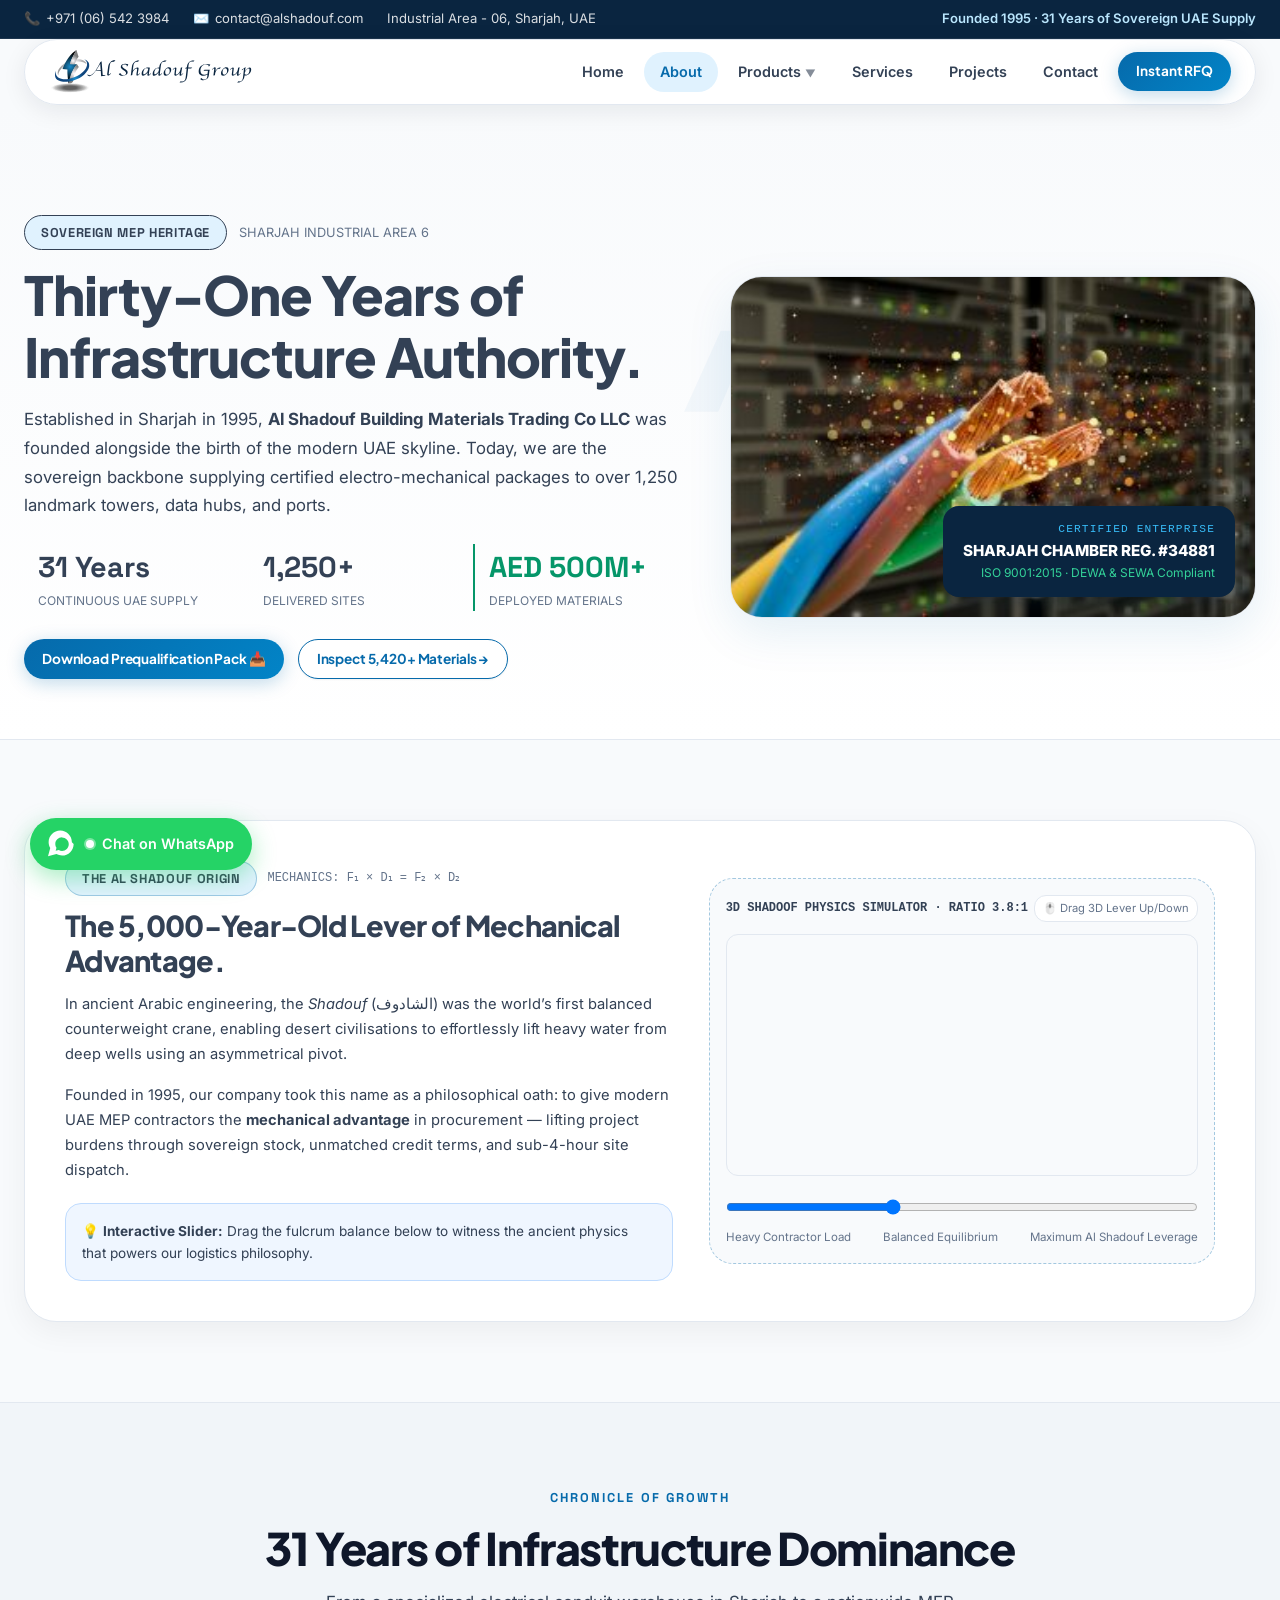
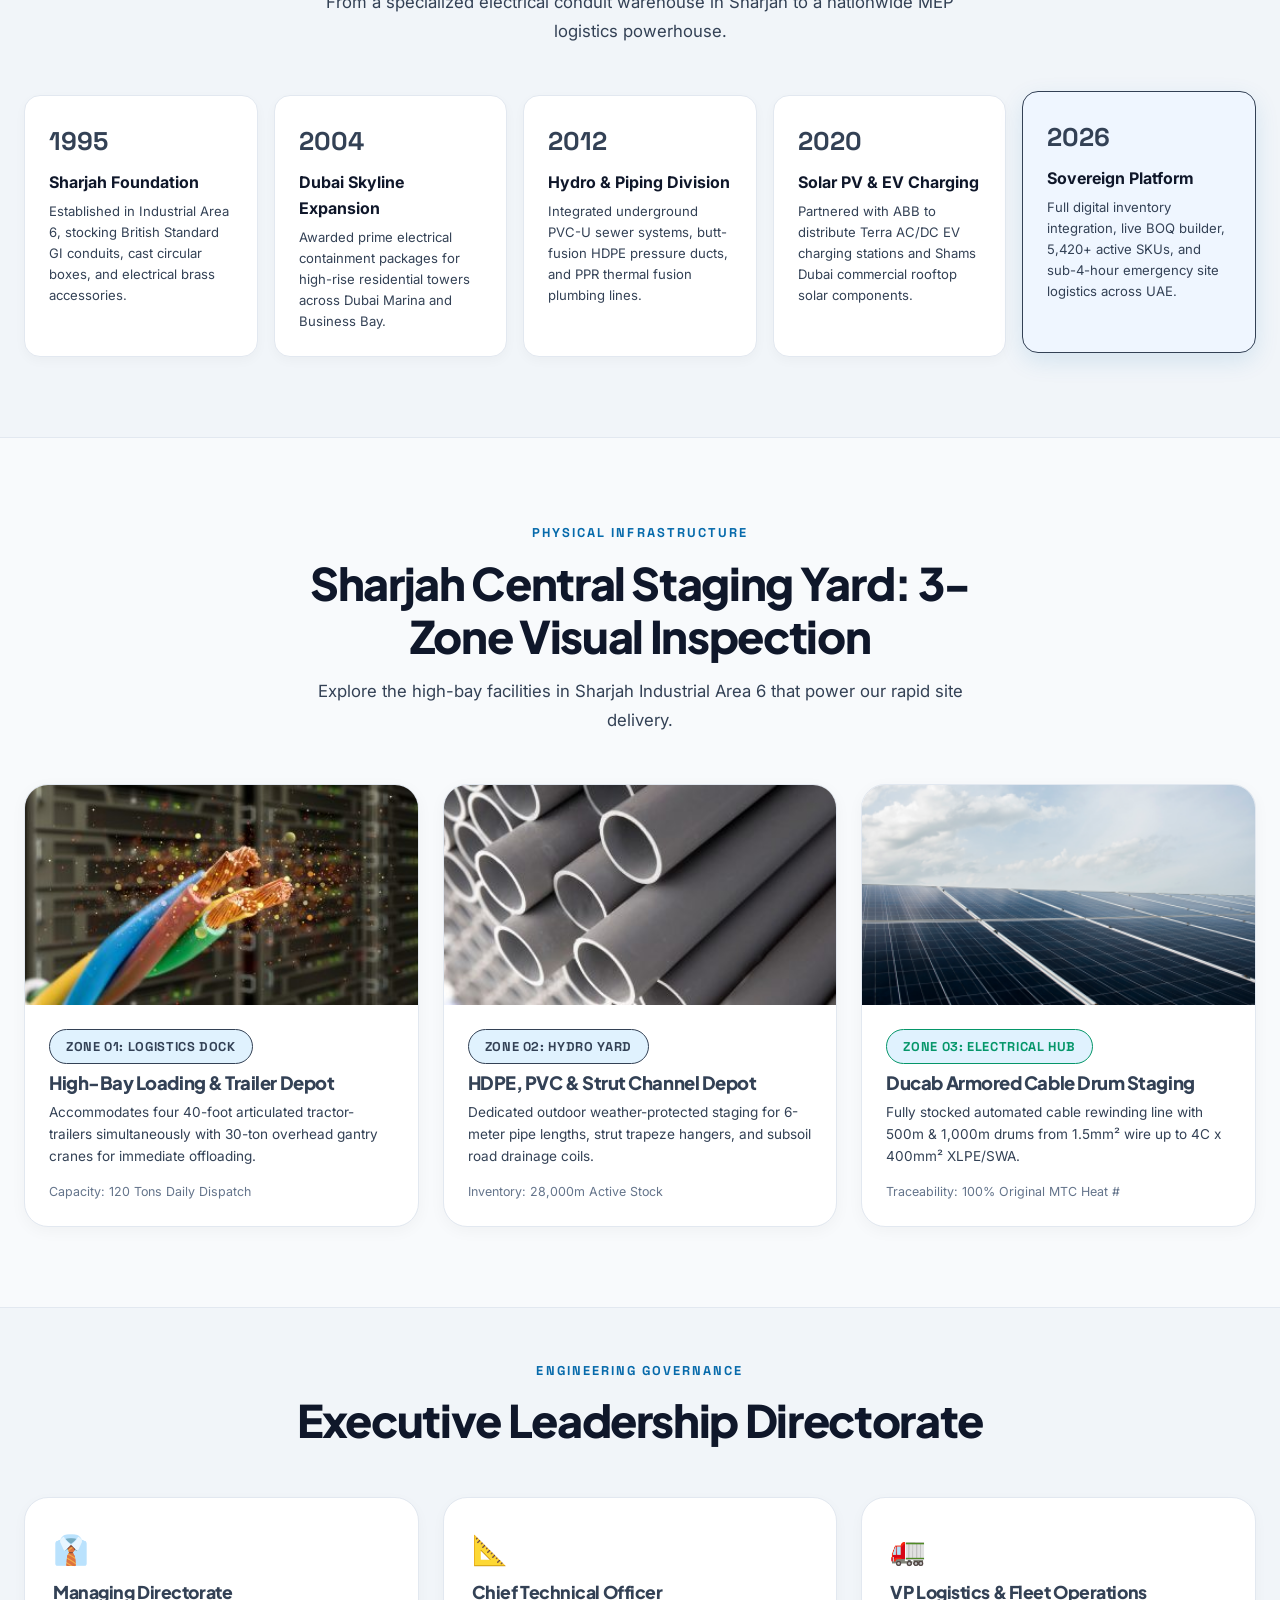
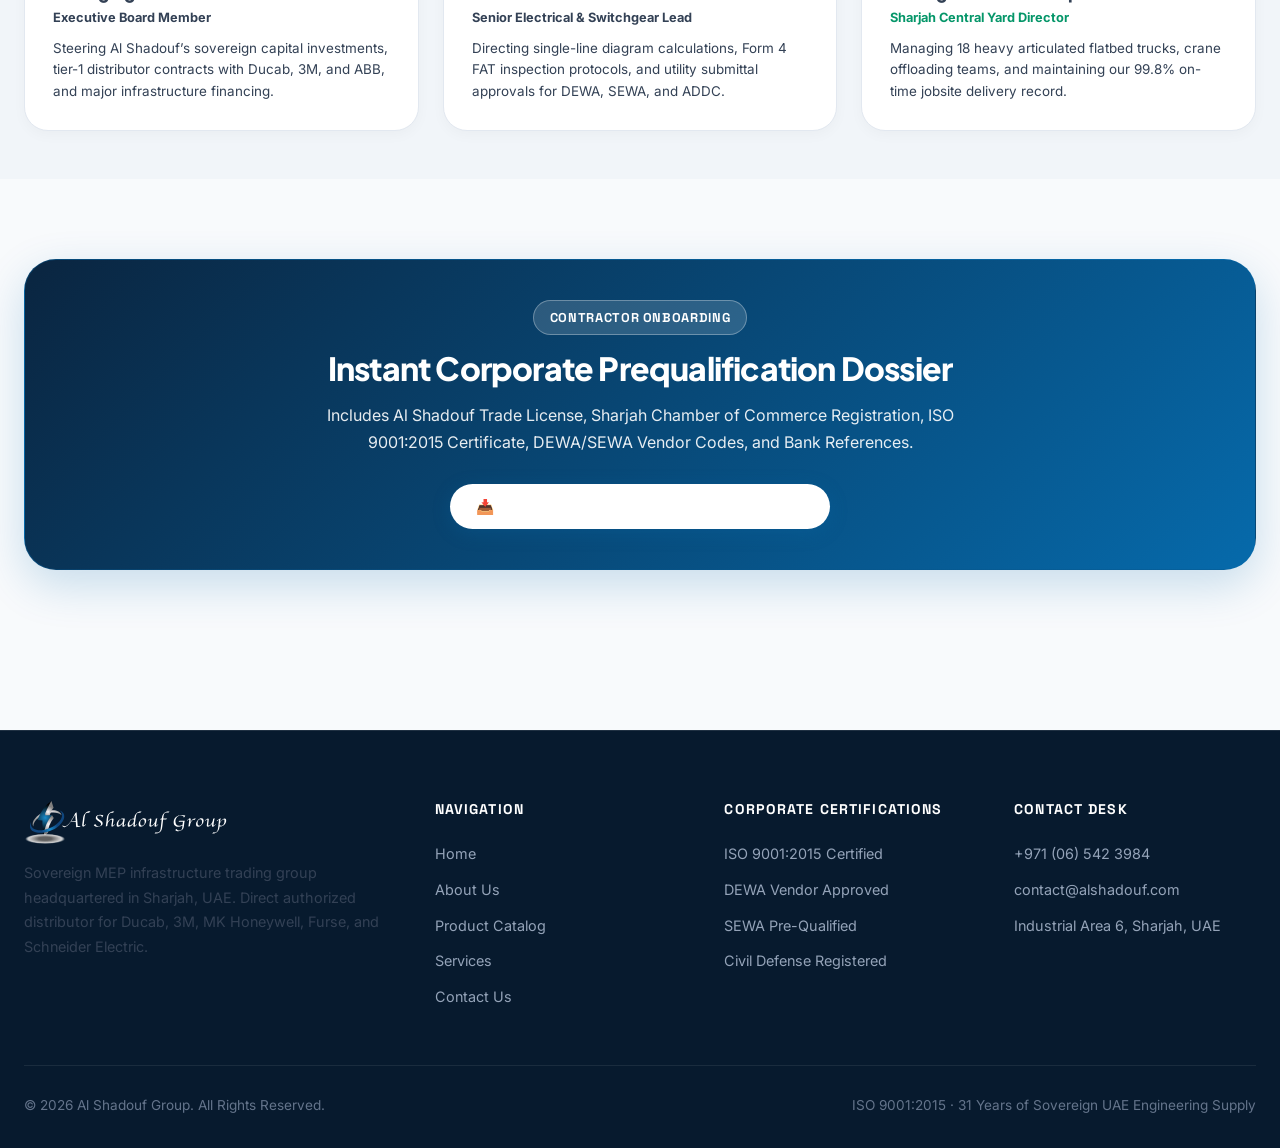
==== commit d41c4629: "feat: integrate interactive 3D WebGL infrastructure, CAD product inspector stage, 3D physics shadoof" ====
--- a/about.html
+++ b/about.html
@@ -5,7 +5,12 @@
   <meta name="viewport" content="width=device-width, initial-scale=1.0">
   <meta name="description" content="Discover Al Shadouf Group: 31 years of sovereign MEP infrastructure engineering, Sharjah central staging yard, ancient lever mechanical advantage, and ISO 9001 certification.">
   <title>Corporate Heritage & Engineering Authority | Al Shadouf Group — UAE</title>
-  <link rel="icon" type="image/svg+xml" href="images/favicon.svg">
+  <link rel="icon" type="image/png" sizes="192x192" href="images/cropped-shadoufNew_logo-192x192.png?v=2">
+  <link rel="icon" type="image/png" sizes="32x32" href="images/favicon-32x32.png?v=2">
+  <link rel="icon" type="image/png" sizes="16x16" href="images/favicon-16x16.png?v=2">
+  <link rel="icon" type="image/svg+xml" href="images/favicon.svg?v=2">
+  <link rel="apple-touch-icon" href="images/cropped-shadoufNew_logo-192x192.png?v=2">
+  <link rel="shortcut icon" href="favicon.ico?v=2">
   <link rel="stylesheet" href="css/style.css">
   <style>
     /* TOTALLY UNIQUE ABOUT PAGE OPENING: CINEMATIC ARCHIVAL DOSSIER */
@@ -324,26 +329,21 @@
           </div>
         </div>
 
-        <!-- Interactive Lever Canvas -->
-        <div class="lever-canvas-box">
-          <div style="font-family:var(--font-mono); font-size:0.75rem; color:var(--royal-blue); margin-bottom:24px;" id="leverReadout">
-            FULCRUM RATIO: 3.5:1 (MAXIMUM MECHANICAL ADVANTAGE)
-          </div>
-
-          <div class="lever-beam" id="leverBeam">
-            <!-- Left Counterweight -->
-            <div style="position:absolute; left:-12px; top:-18px; background:var(--royal-blue); color:#FFFFFF; font-weight:800; font-size:0.7rem; padding:4px 8px; border-radius:4px; box-shadow:0 0 12px rgba(6,106,171,0.4);">
-              AL SHADOUF
+        <!-- Interactive 3D Shadoof Canvas -->
+        <div class="lever-canvas-box" style="padding:16px;">
+          <div style="display:flex; justify-content:space-between; width:100%; align-items:center; margin-bottom:12px;">
+            <div style="font-family:var(--font-mono); font-size:0.75rem; color:var(--royal-blue); font-weight:700;" id="leverReadout">
+              3D SHADOOF PHYSICS SIMULATOR · RATIO 3.8:1
             </div>
-            <!-- Right Heavy Load -->
-            <div style="position:absolute; right:-12px; top:-18px; background:#0A2540; color:#FFFFFF; font-weight:800; font-size:0.7rem; padding:4px 8px; border-radius:4px;">
-              MEP MEGA-LOAD
-            </div>
-          </div>
-          <div class="lever-fulcrum"></div>
-
-          <div style="width:100%; margin-top:28px;">
-            <input type="range" min="-12" max="12" value="-6" style="width:100%; accent-color:var(--royal-blue); cursor:pointer;" id="leverSlider" oninput="tiltLever(this.value)">
+            <span style="font-size:0.7rem; color:var(--text-dim); background:#FFFFFF; border:1px solid var(--border-subtle); padding:3px 8px; border-radius:12px;">🖱️ Drag 3D Lever Up/Down</span>
+          </div>
+
+          <div style="width:100%; border-radius:12px; overflow:hidden; background:#F8FAFC; border:1px solid var(--border-subtle);">
+            <canvas id="shadoof3dCanvas"></canvas>
+          </div>
+
+          <div style="width:100%; margin-top:20px;">
+            <input type="range" min="-50" max="50" value="-15" style="width:100%; accent-color:var(--royal-blue); cursor:pointer;" id="shadoofSlider" oninput="tiltLever(this.value)">
             <div style="display:flex; justify-content:space-between; font-size:0.72rem; color:var(--text-dim); margin-top:6px;">
               <span>Heavy Contractor Load</span>
               <span>Balanced Equilibrium</span>
@@ -580,6 +580,8 @@
     </div>
   </footer>
 
+  <script src="js/three.min.js"></script>
+  <script src="js/shadouf-3d.js"></script>
   <script src="js/main.js"></script>
   <script>
     function tiltLever(val) {
--- a/css/style.css
+++ b/css/style.css
@@ -588,3 +588,318 @@
   .bento-grid { grid-template-columns: 1fr; }
   .footer-grid { grid-template-columns: 1fr; }
 }
+
+/* ===================================================================
+   ENTERPRISE 3D HARDWARE-ACCELERATED VISUAL SYSTEMS & CONTROLS
+   =================================================================== */
+
+/* 3D Dynamic Specular Glare Sheen */
+.card-3d-glare {
+  position: absolute;
+  top: 0;
+  left: 0;
+  right: 0;
+  bottom: 0;
+  border-radius: inherit;
+  pointer-events: none;
+  opacity: 0;
+  transition: opacity 0.25s ease;
+  z-index: 10;
+}
+
+/* Homepage Hero 3D Stage */
+.hero-3d-container {
+  position: absolute;
+  top: 0;
+  right: 0;
+  bottom: 0;
+  width: 58%;
+  pointer-events: auto;
+  z-index: 1;
+  display: flex;
+  align-items: center;
+  justify-content: center;
+  opacity: 0.95;
+}
+
+@media (max-width: 992px) {
+  .hero-3d-container {
+    position: relative;
+    width: 100%;
+    height: 380px;
+    margin-top: 24px;
+  }
+}
+
+#hero3dCanvas {
+  width: 100% !important;
+  height: 100% !important;
+  display: block;
+}
+
+.hero-3d-dock {
+  position: absolute;
+  bottom: 24px;
+  right: 40px;
+  background: rgba(255, 255, 255, 0.92);
+  backdrop-filter: blur(12px);
+  border: 1px solid var(--border-subtle);
+  border-radius: var(--radius-full);
+  padding: 6px 14px;
+  display: flex;
+  align-items: center;
+  gap: 8px;
+  box-shadow: 0 8px 24px rgba(6, 106, 171, 0.12);
+  z-index: 5;
+}
+
+.hero-3d-btn {
+  background: transparent;
+  border: none;
+  padding: 6px 14px;
+  border-radius: var(--radius-full);
+  font-family: var(--font-display);
+  font-size: 0.76rem;
+  font-weight: 700;
+  color: var(--text-muted);
+  cursor: pointer;
+  transition: all 0.2s ease;
+}
+
+.hero-3d-btn:hover, .hero-3d-btn.active {
+  background: var(--blue-primary);
+  color: #FFFFFF;
+}
+
+/* Products Page: 3D CAD Product Inspector Stage */
+.product-3d-stage {
+  background: #FFFFFF;
+  border: 1px solid var(--border-subtle);
+  border-radius: var(--radius-xl);
+  padding: 30px;
+  margin-top: 32px;
+  margin-bottom: 40px;
+  box-shadow: 0 16px 40px rgba(6, 106, 171, 0.08);
+  position: relative;
+  overflow: hidden;
+}
+
+.product-3d-stage::before {
+  content: '';
+  position: absolute;
+  top: 0; left: 0; right: 0; height: 3px;
+  background: linear-gradient(90deg, var(--royal-blue, #066AAB), var(--sky-blue, #0284C7), #38BDF8);
+}
+
+.p3d-header {
+  display: flex;
+  align-items: center;
+  justify-content: space-between;
+  flex-wrap: wrap;
+  gap: 16px;
+  margin-bottom: 24px;
+  padding-bottom: 18px;
+  border-bottom: 1px solid var(--border-subtle);
+}
+
+.p3d-title-group {
+  display: flex;
+  align-items: center;
+  gap: 14px;
+}
+
+.p3d-badge {
+  background: #EFF6FF;
+  border: 1px solid #BFDBFE;
+  color: var(--blue-primary);
+  font-family: var(--font-display);
+  font-size: 0.72rem;
+  font-weight: 800;
+  padding: 6px 12px;
+  border-radius: var(--radius-full);
+  letter-spacing: 0.08em;
+  text-transform: uppercase;
+}
+
+.p3d-model-tabs {
+  display: flex;
+  align-items: center;
+  gap: 8px;
+  flex-wrap: wrap;
+}
+
+.p3d-tab-btn {
+  background: var(--bg-surface);
+  border: 1px solid var(--border-subtle);
+  border-radius: var(--radius-md);
+  padding: 9px 16px;
+  font-family: var(--font-heading);
+  font-size: 0.84rem;
+  font-weight: 700;
+  color: var(--text-muted);
+  cursor: pointer;
+  transition: all 0.2s ease;
+  display: flex;
+  align-items: center;
+  gap: 8px;
+}
+
+.p3d-tab-btn:hover {
+  border-color: var(--blue-primary);
+  color: var(--navy);
+  transform: translateY(-2px);
+}
+
+.p3d-tab-btn.active {
+  background: #0A2540;
+  border-color: #0A2540;
+  color: #FFFFFF;
+  box-shadow: 0 4px 14px rgba(10, 37, 64, 0.25);
+}
+
+.p3d-viewport-grid {
+  display: grid;
+  grid-template-columns: 1.5fr 1fr;
+  gap: 28px;
+  align-items: center;
+}
+
+@media (max-width: 900px) {
+  .p3d-viewport-grid { grid-template-columns: 1fr; }
+}
+
+.p3d-canvas-wrapper {
+  background: radial-gradient(circle at 50% 50%, rgba(6, 106, 171, 0.05), transparent 70%), #F8FAFC;
+  border: 1px solid var(--border-subtle);
+  border-radius: var(--radius-lg);
+  height: 380px;
+  position: relative;
+  overflow: hidden;
+  cursor: grab;
+}
+
+.p3d-canvas-wrapper:active {
+  cursor: grabbing;
+}
+
+#product3dCanvas {
+  width: 100% !important;
+  height: 100% !important;
+  display: block;
+}
+
+.p3d-toolbar {
+  position: absolute;
+  bottom: 14px;
+  left: 14px;
+  right: 14px;
+  display: flex;
+  align-items: center;
+  justify-content: space-between;
+  pointer-events: none;
+}
+
+.p3d-tools-group {
+  display: flex;
+  gap: 6px;
+  pointer-events: auto;
+}
+
+.p3d-tool-btn {
+  background: rgba(255, 255, 255, 0.94);
+  border: 1px solid var(--border-subtle);
+  border-radius: var(--radius-sm);
+  padding: 6px 12px;
+  font-size: 0.76rem;
+  font-weight: 700;
+  color: var(--text-muted);
+  cursor: pointer;
+  transition: all 0.2s ease;
+  box-shadow: 0 2px 6px rgba(0,0,0,0.06);
+}
+
+.p3d-tool-btn:hover, .p3d-tool-btn.active {
+  background: var(--blue-primary);
+  border-color: var(--blue-primary);
+  color: #FFFFFF;
+}
+
+.p3d-drag-hint {
+  font-size: 0.72rem;
+  color: var(--text-dim);
+  font-family: var(--font-mono, monospace);
+  background: rgba(255, 255, 255, 0.85);
+  padding: 4px 10px;
+  border-radius: var(--radius-full);
+}
+
+.p3d-spec-card {
+  background: var(--bg-surface);
+  border: 1px solid var(--border-subtle);
+  border-radius: var(--radius-lg);
+  padding: 24px;
+}
+
+.p3d-spec-card h3 {
+  font-size: 1.25rem;
+  color: var(--navy);
+  margin-bottom: 10px;
+  line-height: 1.3;
+}
+
+.p3d-spec-card p {
+  font-size: 0.9rem;
+  color: var(--text-muted);
+  line-height: 1.6;
+  margin-bottom: 20px;
+}
+
+.p3d-stats-row {
+  display: grid;
+  grid-template-columns: 1fr 1fr;
+  gap: 12px;
+  padding-top: 18px;
+  border-top: 1px solid var(--border-subtle);
+}
+
+.p3d-stat-item {
+  background: #FFFFFF;
+  border: 1px solid var(--border-subtle);
+  border-radius: var(--radius-sm);
+  padding: 10px 14px;
+}
+
+.p3d-stat-val {
+  font-size: 1.1rem;
+  font-weight: 800;
+  color: var(--blue-primary);
+  font-family: var(--font-display);
+}
+
+.p3d-stat-lbl {
+  font-size: 0.72rem;
+  color: var(--text-dim);
+  text-transform: uppercase;
+  letter-spacing: 0.05em;
+}
+
+/* 3D Shadoof Canvas in About */
+#shadoof3dCanvas {
+  width: 100% !important;
+  height: 240px !important;
+  display: block;
+}
+
+/* 3D Services Hologram Canvas */
+#services3dCanvas {
+  width: 100% !important;
+  height: 320px !important;
+  display: block;
+}
+
+/* 3D Projects Radar Globe Canvas */
+#projects3dCanvas {
+  width: 100% !important;
+  height: 300px !important;
+  display: block;
+}
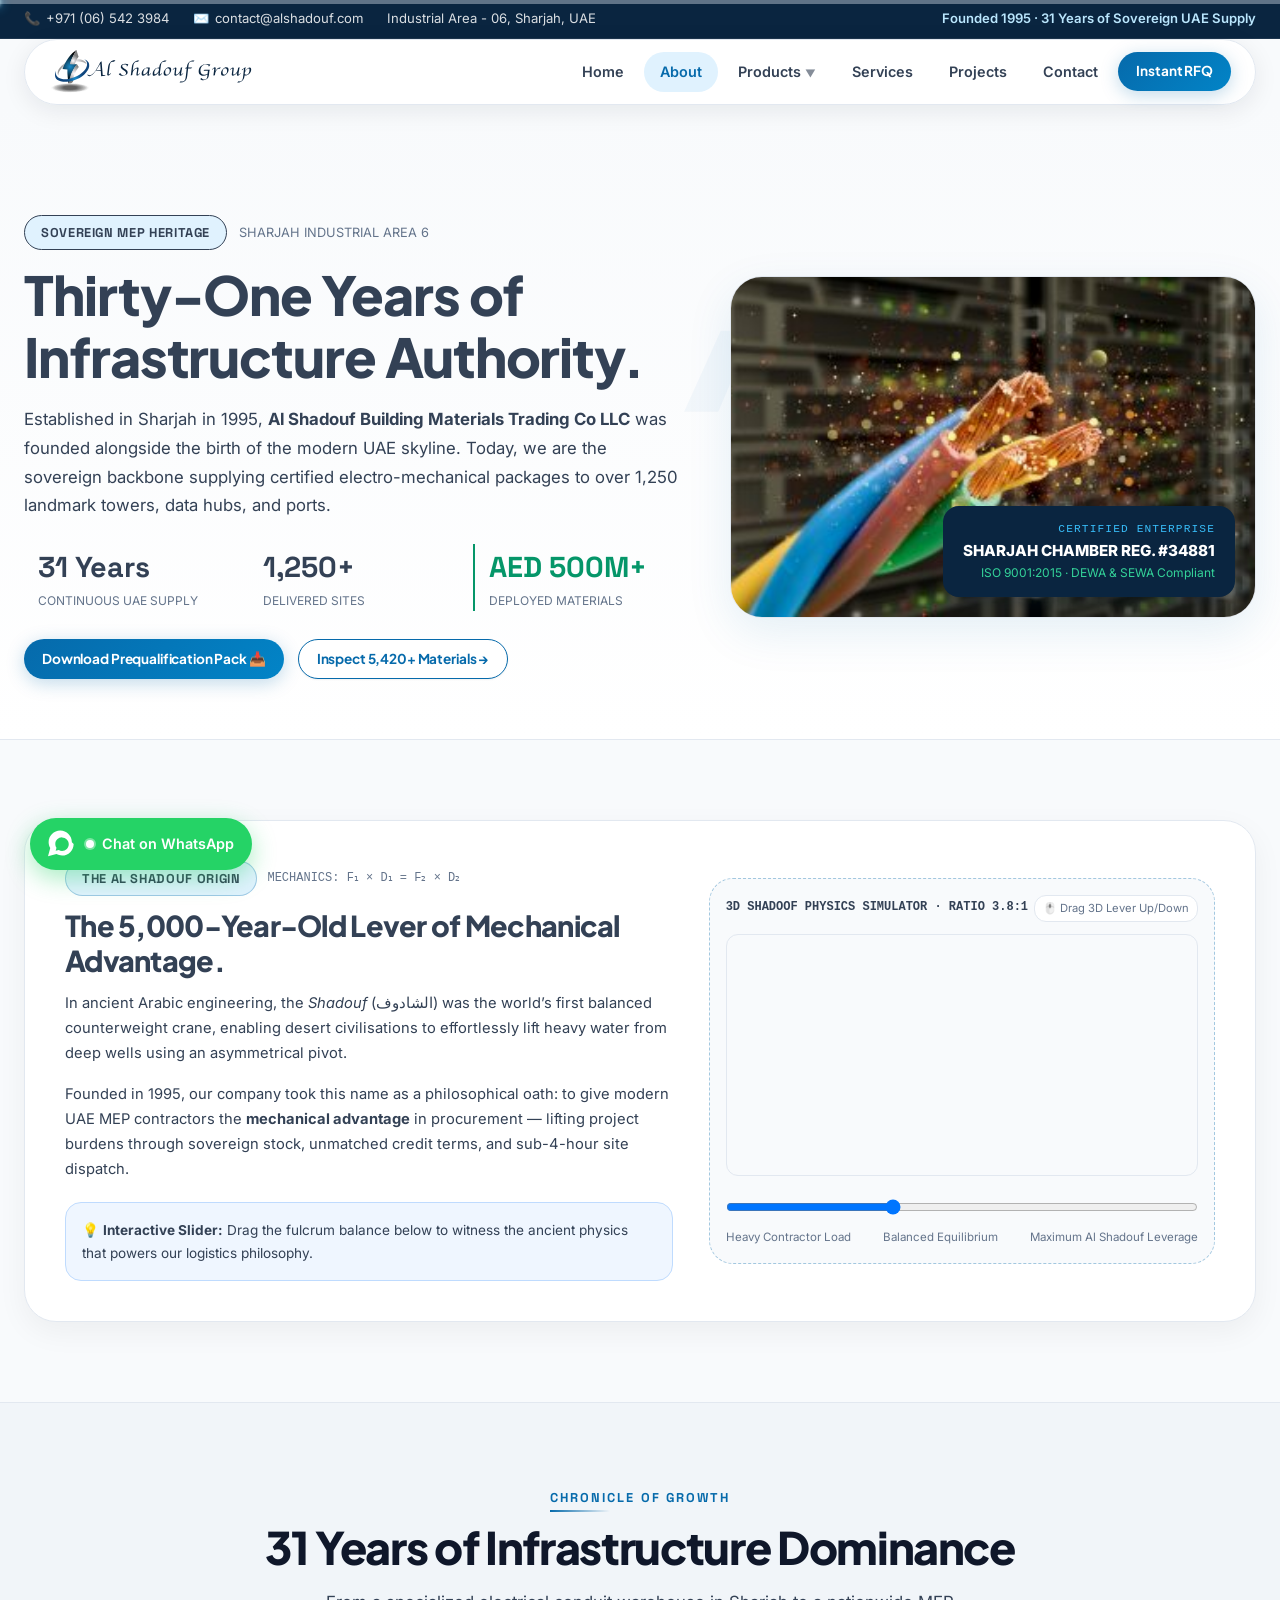
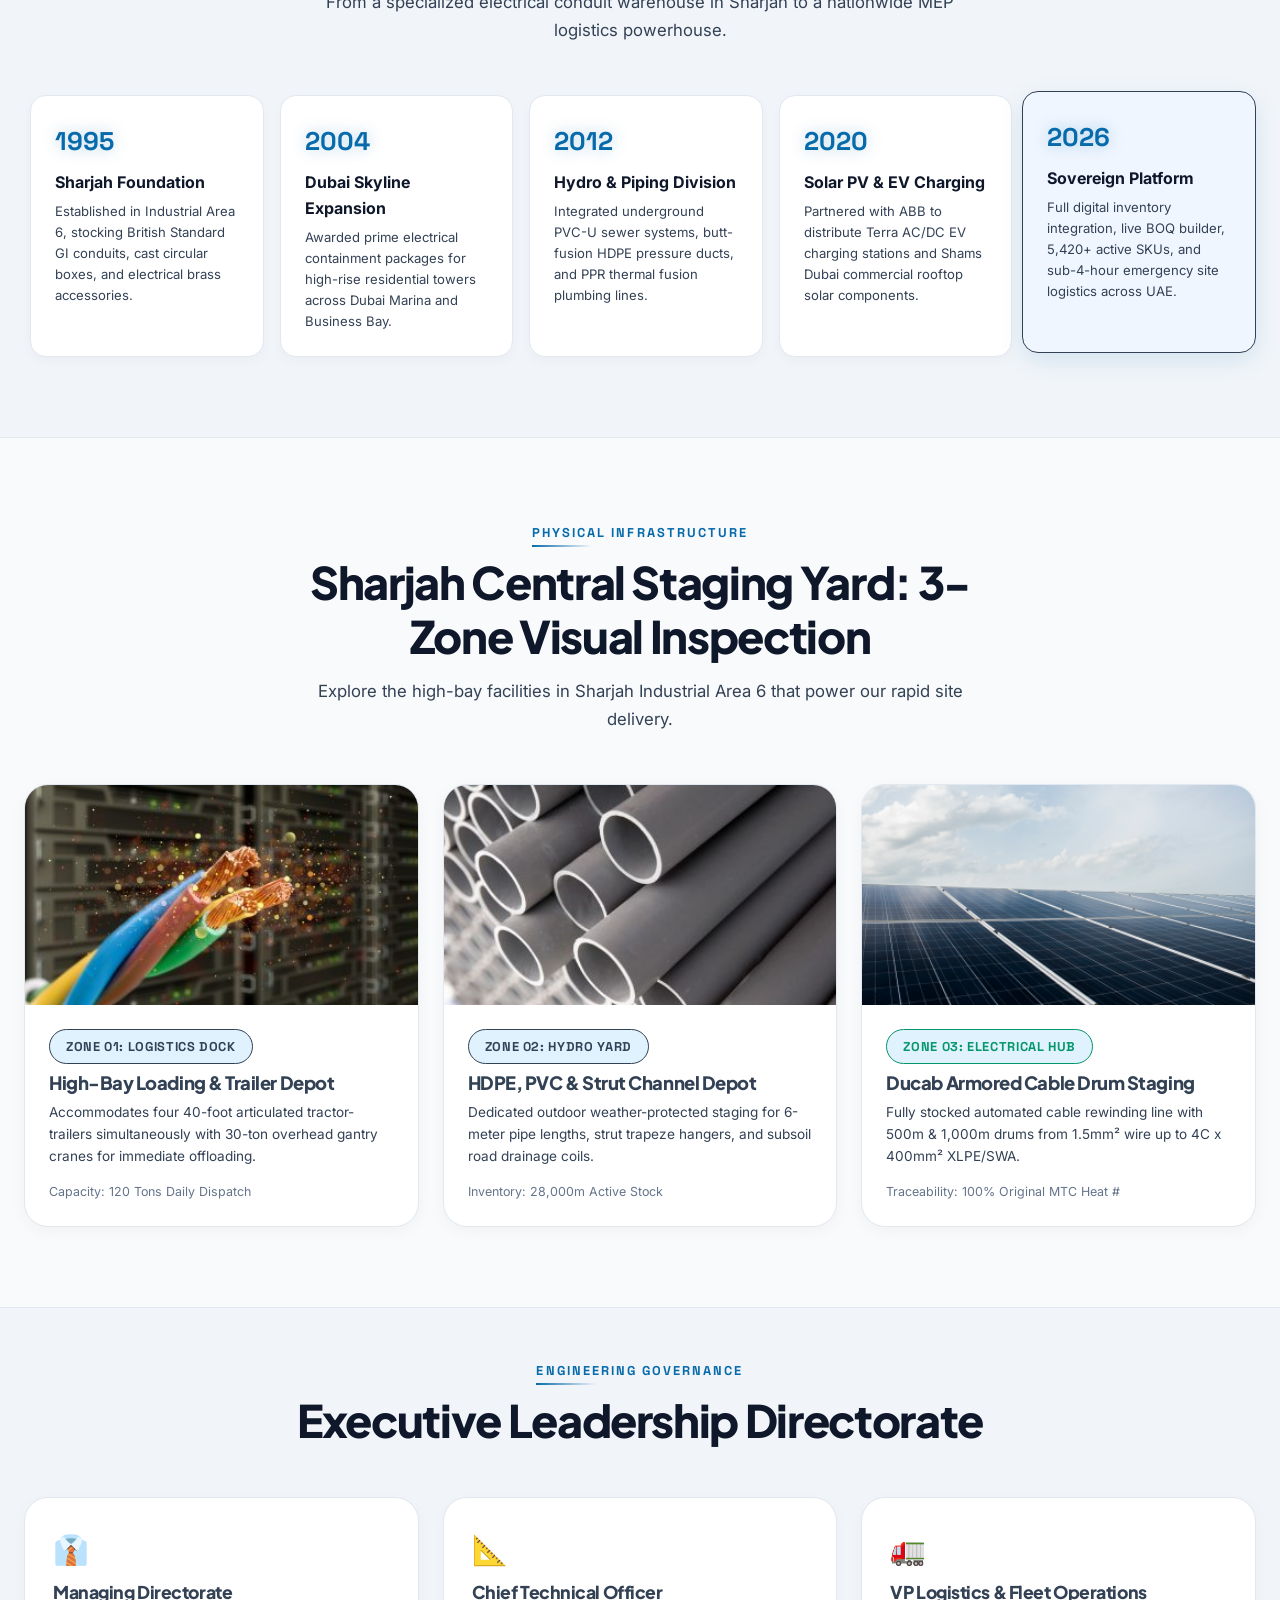
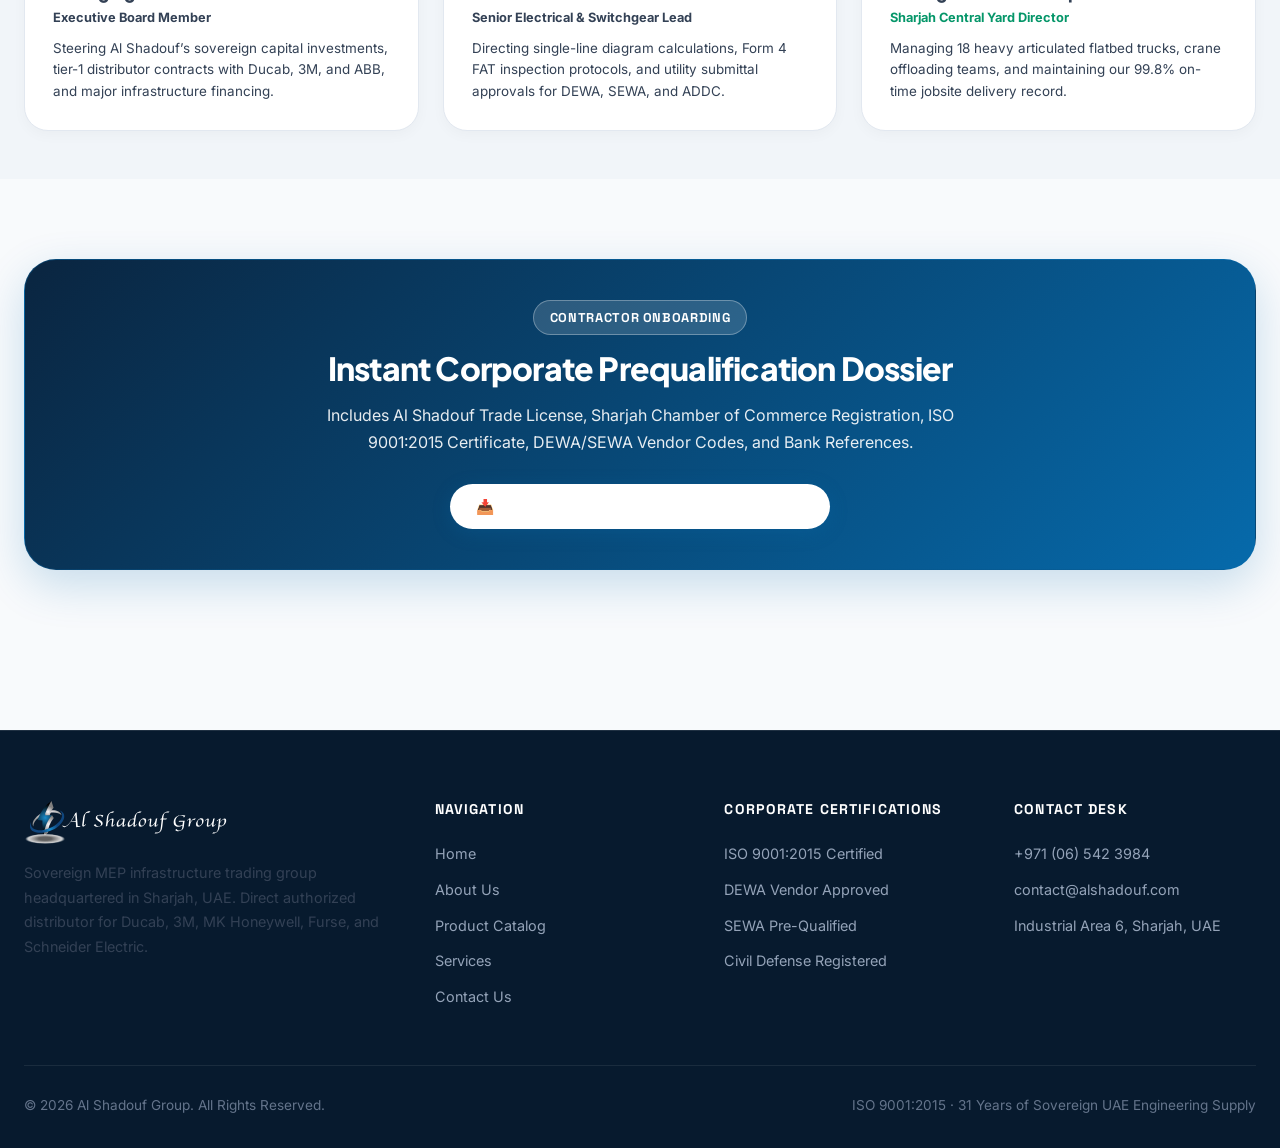
==== commit 3bfe86c8: "feat: implement Lenis buttery smooth inertia scrolling, kinetic staggered reveals, telemetry reading" ====
--- a/about.html
+++ b/about.html
@@ -580,6 +580,8 @@
     </div>
   </footer>
 
+  <script src="js/lenis.min.js"></script>
+  <script src="js/shadouf-scroll.js"></script>
   <script src="js/three.min.js"></script>
   <script src="js/shadouf-3d.js"></script>
   <script src="js/main.js"></script>
--- a/css/style.css
+++ b/css/style.css
@@ -903,3 +903,195 @@
   height: 300px !important;
   display: block;
 }
+
+/* ===================================================================
+   SMOOTH SCROLLING & MEANINGFUL KINETIC REVEALS
+   =================================================================== */
+
+/* HTML & Body Lenis Setup */
+html.lenis, html.lenis body {
+  height: auto;
+}
+
+.lenis.lenis-smooth {
+  scroll-behavior: auto !important;
+}
+
+.lenis.lenis-smooth [data-lenis-prevent] {
+  overscroll-behavior: contain;
+}
+
+.lenis.lenis-stopped {
+  overflow: hidden;
+}
+
+.lenis.lenis-smooth iframe {
+  pointer-events: none;
+}
+
+/* Top Telemetry Reading Progress Bar */
+#scrollProgressBar {
+  position: fixed;
+  top: 0;
+  left: 0;
+  right: 0;
+  height: 3.5px;
+  background: rgba(226, 232, 240, 0.4);
+  z-index: 99999;
+  pointer-events: none;
+}
+
+.scroll-progress-fill {
+  height: 100%;
+  width: 0%;
+  background: linear-gradient(90deg, #066AAB, #0284C7, #38BDF8);
+  position: relative;
+  transition: width 0.08s linear;
+  box-shadow: 0 0 10px rgba(56, 189, 248, 0.5);
+}
+
+.scroll-progress-head {
+  position: absolute;
+  right: 0;
+  top: -2px;
+  width: 8px;
+  height: 8px;
+  border-radius: 50%;
+  background: #38BDF8;
+  box-shadow: 0 0 12px #38BDF8, 0 0 4px #FFFFFF;
+}
+
+/* Circular SVG Progress Back-to-Top */
+.back-to-top-circle {
+  position: fixed;
+  bottom: 30px;
+  right: 30px;
+  width: 52px;
+  height: 52px;
+  border-radius: 50%;
+  background: #FFFFFF;
+  box-shadow: 0 8px 24px rgba(6, 106, 171, 0.15);
+  display: flex;
+  align-items: center;
+  justify-content: center;
+  cursor: pointer;
+  z-index: 990;
+  opacity: 0;
+  visibility: hidden;
+  transform: translateY(20px) scale(0.9);
+  transition: opacity 0.35s ease, transform 0.35s cubic-bezier(0.16, 1, 0.3, 1), visibility 0.35s, box-shadow 0.3s ease;
+}
+
+.back-to-top-circle.visible {
+  opacity: 1;
+  visibility: visible;
+  transform: translateY(0) scale(1);
+}
+
+.back-to-top-circle:hover {
+  transform: translateY(-4px) scale(1.05);
+  box-shadow: 0 12px 32px rgba(6, 106, 171, 0.25);
+}
+
+.progress-ring {
+  position: absolute;
+  top: 0;
+  left: 0;
+  transform: rotate(-90deg);
+}
+
+.progress-ring-bg {
+  stroke: rgba(226, 232, 240, 0.8);
+}
+
+.progress-ring-circle {
+  stroke: var(--blue-primary, #066AAB);
+  stroke-linecap: round;
+  transition: stroke-dashoffset 0.1s linear;
+}
+
+.back-to-top-arrow {
+  font-size: 1.25rem;
+  font-weight: 800;
+  color: var(--navy, #0A2540);
+  line-height: 1;
+  position: relative;
+  z-index: 2;
+  transition: transform 0.2s ease, color 0.2s ease;
+}
+
+.back-to-top-circle:hover .back-to-top-arrow {
+  transform: translateY(-2px);
+  color: var(--blue-primary, #066AAB);
+}
+
+/* Meaningful Kinetic Scroll Reveals */
+.scroll-reveal {
+  opacity: 0;
+  transform: translateY(36px) scale(0.985);
+  filter: blur(4px);
+  transition: opacity 0.75s cubic-bezier(0.16, 1, 0.3, 1),
+              transform 0.75s cubic-bezier(0.16, 1, 0.3, 1),
+              filter 0.65s cubic-bezier(0.16, 1, 0.3, 1);
+  transition-delay: calc(var(--stagger, 0) * 75ms);
+  will-change: transform, opacity, filter;
+}
+
+.scroll-reveal.in-view {
+  opacity: 1;
+  transform: translateY(0) scale(1);
+  filter: blur(0);
+}
+
+/* Stagger Fade for Grids */
+.fade-in {
+  opacity: 0;
+  transform: translateY(28px);
+  transition: opacity 0.7s cubic-bezier(0.16, 1, 0.3, 1),
+              transform 0.7s cubic-bezier(0.16, 1, 0.3, 1);
+  transition-delay: calc(var(--stagger, 0) * 65ms);
+}
+
+.fade-in.visible, .fade-in.in-view {
+  opacity: 1;
+  transform: translateY(0);
+}
+
+/* Section Header Overline Kinetic Line Unfurl */
+.section-header .overline {
+  position: relative;
+}
+
+.section-header .overline::after {
+  content: '';
+  position: absolute;
+  bottom: -4px;
+  left: 0;
+  width: 0%;
+  height: 2px;
+  background: linear-gradient(90deg, var(--blue-primary, #066AAB), transparent);
+  transition: width 0.8s cubic-bezier(0.16, 1, 0.3, 1) 0.2s;
+}
+
+.section-header.in-view .overline::after {
+  width: 60px;
+}
+
+/* Timeline Active Node Pulse */
+.timeline-node {
+  transition: transform 0.4s cubic-bezier(0.16, 1, 0.3, 1), border-color 0.4s ease;
+}
+
+.timeline-node.node-active {
+  transform: translateX(6px);
+}
+
+.timeline-node.node-active .timeline-year {
+  color: var(--blue-primary, #066AAB);
+  text-shadow: 0 0 16px rgba(6, 106, 171, 0.3);
+}
+
+/* Card Subtle Floating Depth during scroll */
+.bento-card, .product-card, .project-card, .service-card {
+  will-change: transform;
+}
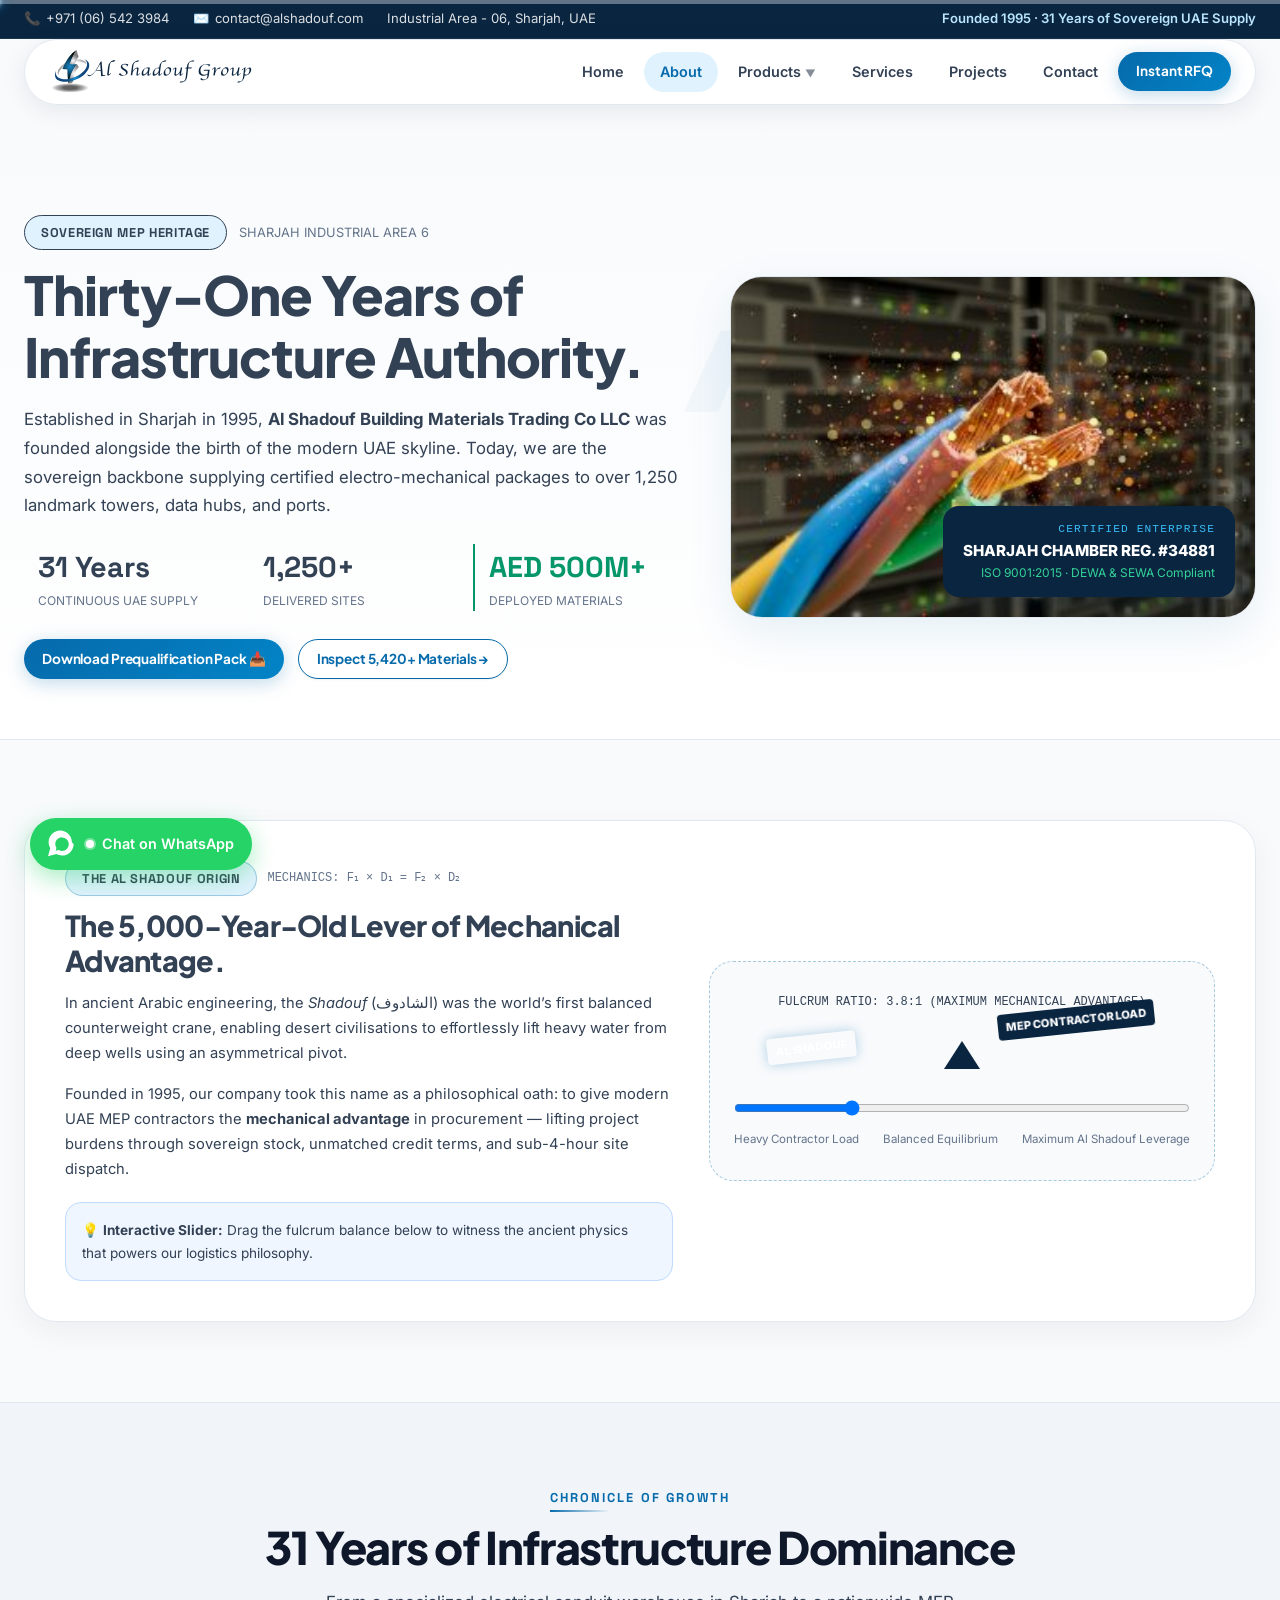
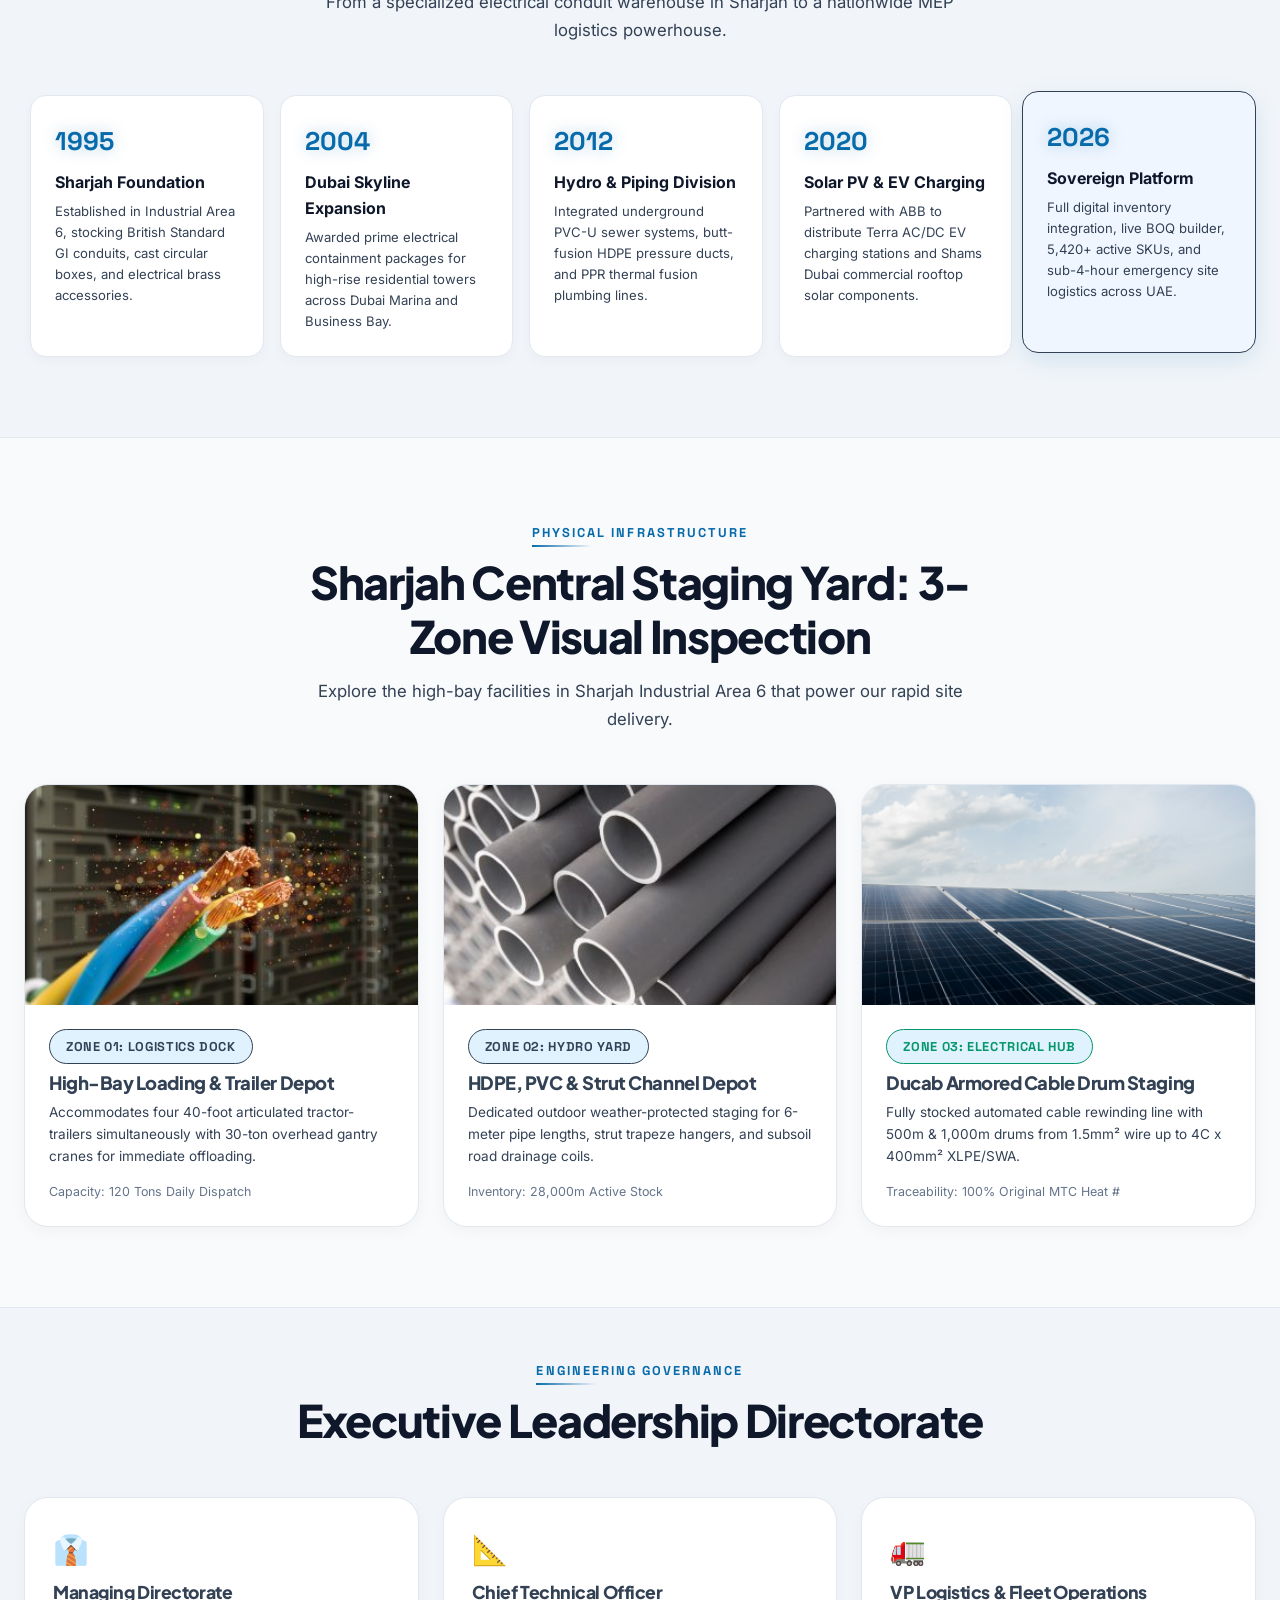
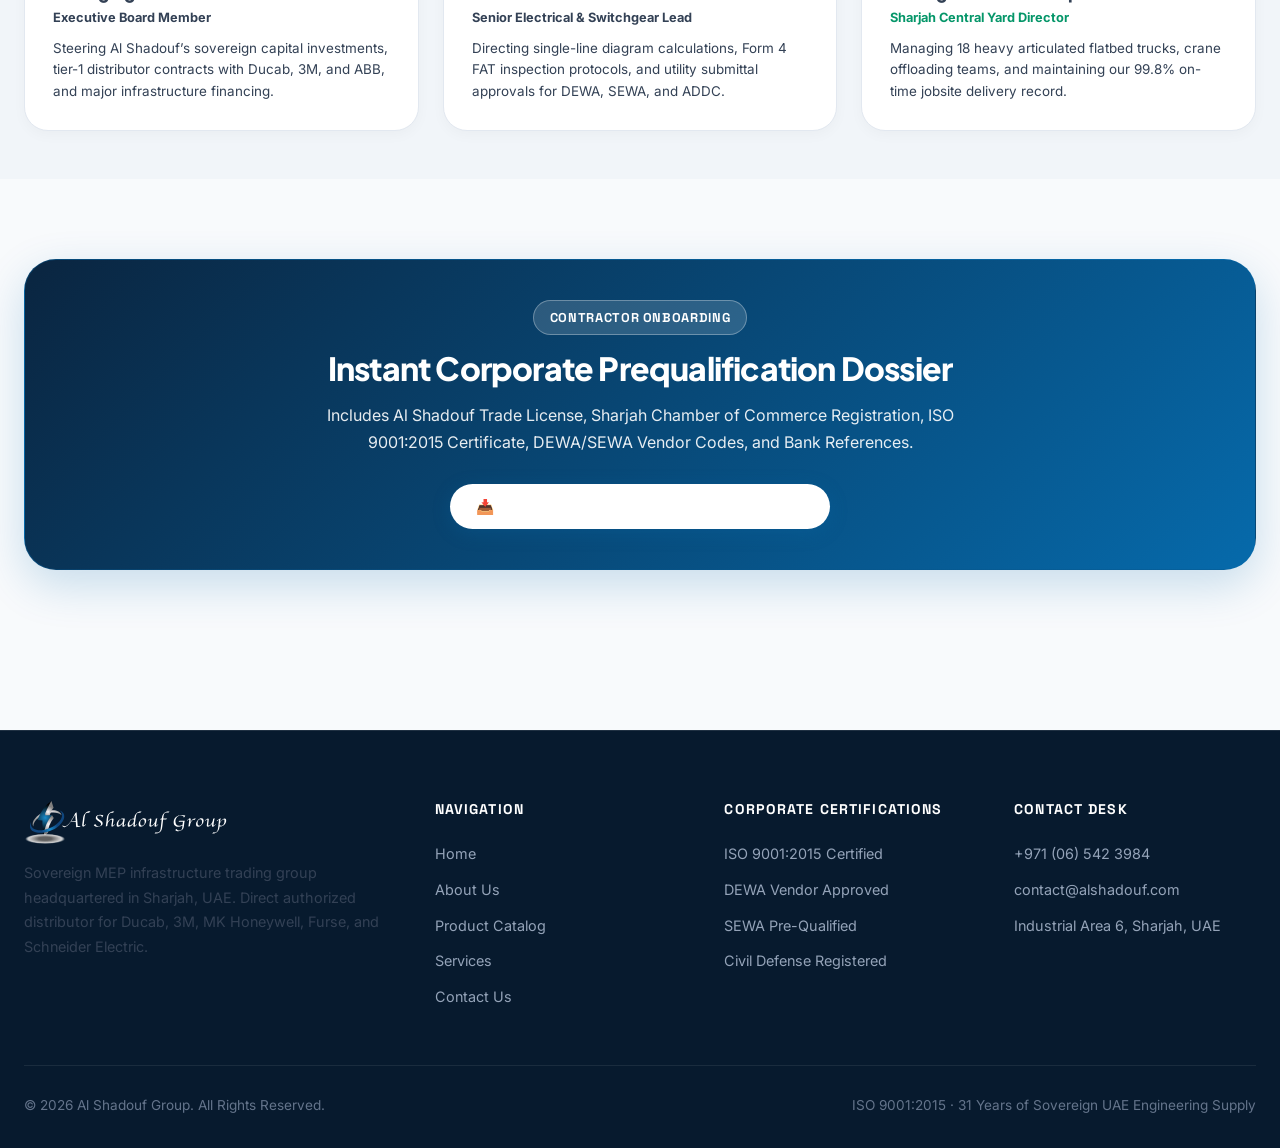
==== commit 25bef0dd: "refactor: remove 3D WebGL models and restore clean, normal corporate presentation with smooth scroll" ====
--- a/about.html
+++ b/about.html
@@ -329,21 +329,26 @@
           </div>
         </div>
 
-        <!-- Interactive 3D Shadoof Canvas -->
-        <div class="lever-canvas-box" style="padding:16px;">
-          <div style="display:flex; justify-content:space-between; width:100%; align-items:center; margin-bottom:12px;">
-            <div style="font-family:var(--font-mono); font-size:0.75rem; color:var(--royal-blue); font-weight:700;" id="leverReadout">
-              3D SHADOOF PHYSICS SIMULATOR · RATIO 3.8:1
+        <!-- Interactive Lever Physics Model -->
+        <div class="lever-canvas-box">
+          <div style="font-family:var(--font-mono); font-size:0.75rem; color:var(--royal-blue); margin-bottom:24px;" id="leverReadout">
+            FULCRUM RATIO: 3.8:1 (MAXIMUM MECHANICAL ADVANTAGE)
+          </div>
+
+          <div class="lever-beam" id="leverBeam" style="transform: rotate(-6deg);">
+            <!-- Left Counterweight -->
+            <div style="position:absolute; left:-12px; top:-18px; background:var(--royal-blue); color:#FFFFFF; font-weight:800; font-size:0.7rem; padding:4px 8px; border-radius:4px; box-shadow:0 0 12px rgba(6,106,171,0.3);">
+              AL SHADOUF
             </div>
-            <span style="font-size:0.7rem; color:var(--text-dim); background:#FFFFFF; border:1px solid var(--border-subtle); padding:3px 8px; border-radius:12px;">🖱️ Drag 3D Lever Up/Down</span>
-          </div>
-
-          <div style="width:100%; border-radius:12px; overflow:hidden; background:#F8FAFC; border:1px solid var(--border-subtle);">
-            <canvas id="shadoof3dCanvas"></canvas>
-          </div>
-
-          <div style="width:100%; margin-top:20px;">
-            <input type="range" min="-50" max="50" value="-15" style="width:100%; accent-color:var(--royal-blue); cursor:pointer;" id="shadoofSlider" oninput="tiltLever(this.value)">
+            <!-- Right Heavy Load -->
+            <div style="position:absolute; right:-12px; top:-18px; background:#0A2540; color:#FFFFFF; font-weight:800; font-size:0.7rem; padding:4px 8px; border-radius:4px;">
+              MEP CONTRACTOR LOAD
+            </div>
+          </div>
+          <div class="lever-fulcrum"></div>
+
+          <div style="width:100%; margin-top:28px;">
+            <input type="range" min="-12" max="12" value="-6" style="width:100%; accent-color:var(--royal-blue); cursor:pointer;" id="leverSlider" oninput="tiltLever(this.value)">
             <div style="display:flex; justify-content:space-between; font-size:0.72rem; color:var(--text-dim); margin-top:6px;">
               <span>Heavy Contractor Load</span>
               <span>Balanced Equilibrium</span>
@@ -582,8 +587,6 @@
 
   <script src="js/lenis.min.js"></script>
   <script src="js/shadouf-scroll.js"></script>
-  <script src="js/three.min.js"></script>
-  <script src="js/shadouf-3d.js"></script>
   <script src="js/main.js"></script>
   <script>
     function tiltLever(val) {
--- a/css/style.css
+++ b/css/style.css
@@ -590,321 +590,6 @@
 }
 
 /* ===================================================================
-   ENTERPRISE 3D HARDWARE-ACCELERATED VISUAL SYSTEMS & CONTROLS
-   =================================================================== */
-
-/* 3D Dynamic Specular Glare Sheen */
-.card-3d-glare {
-  position: absolute;
-  top: 0;
-  left: 0;
-  right: 0;
-  bottom: 0;
-  border-radius: inherit;
-  pointer-events: none;
-  opacity: 0;
-  transition: opacity 0.25s ease;
-  z-index: 10;
-}
-
-/* Homepage Hero 3D Stage */
-.hero-3d-container {
-  position: absolute;
-  top: 0;
-  right: 0;
-  bottom: 0;
-  width: 58%;
-  pointer-events: auto;
-  z-index: 1;
-  display: flex;
-  align-items: center;
-  justify-content: center;
-  opacity: 0.95;
-}
-
-@media (max-width: 992px) {
-  .hero-3d-container {
-    position: relative;
-    width: 100%;
-    height: 380px;
-    margin-top: 24px;
-  }
-}
-
-#hero3dCanvas {
-  width: 100% !important;
-  height: 100% !important;
-  display: block;
-}
-
-.hero-3d-dock {
-  position: absolute;
-  bottom: 24px;
-  right: 40px;
-  background: rgba(255, 255, 255, 0.92);
-  backdrop-filter: blur(12px);
-  border: 1px solid var(--border-subtle);
-  border-radius: var(--radius-full);
-  padding: 6px 14px;
-  display: flex;
-  align-items: center;
-  gap: 8px;
-  box-shadow: 0 8px 24px rgba(6, 106, 171, 0.12);
-  z-index: 5;
-}
-
-.hero-3d-btn {
-  background: transparent;
-  border: none;
-  padding: 6px 14px;
-  border-radius: var(--radius-full);
-  font-family: var(--font-display);
-  font-size: 0.76rem;
-  font-weight: 700;
-  color: var(--text-muted);
-  cursor: pointer;
-  transition: all 0.2s ease;
-}
-
-.hero-3d-btn:hover, .hero-3d-btn.active {
-  background: var(--blue-primary);
-  color: #FFFFFF;
-}
-
-/* Products Page: 3D CAD Product Inspector Stage */
-.product-3d-stage {
-  background: #FFFFFF;
-  border: 1px solid var(--border-subtle);
-  border-radius: var(--radius-xl);
-  padding: 30px;
-  margin-top: 32px;
-  margin-bottom: 40px;
-  box-shadow: 0 16px 40px rgba(6, 106, 171, 0.08);
-  position: relative;
-  overflow: hidden;
-}
-
-.product-3d-stage::before {
-  content: '';
-  position: absolute;
-  top: 0; left: 0; right: 0; height: 3px;
-  background: linear-gradient(90deg, var(--royal-blue, #066AAB), var(--sky-blue, #0284C7), #38BDF8);
-}
-
-.p3d-header {
-  display: flex;
-  align-items: center;
-  justify-content: space-between;
-  flex-wrap: wrap;
-  gap: 16px;
-  margin-bottom: 24px;
-  padding-bottom: 18px;
-  border-bottom: 1px solid var(--border-subtle);
-}
-
-.p3d-title-group {
-  display: flex;
-  align-items: center;
-  gap: 14px;
-}
-
-.p3d-badge {
-  background: #EFF6FF;
-  border: 1px solid #BFDBFE;
-  color: var(--blue-primary);
-  font-family: var(--font-display);
-  font-size: 0.72rem;
-  font-weight: 800;
-  padding: 6px 12px;
-  border-radius: var(--radius-full);
-  letter-spacing: 0.08em;
-  text-transform: uppercase;
-}
-
-.p3d-model-tabs {
-  display: flex;
-  align-items: center;
-  gap: 8px;
-  flex-wrap: wrap;
-}
-
-.p3d-tab-btn {
-  background: var(--bg-surface);
-  border: 1px solid var(--border-subtle);
-  border-radius: var(--radius-md);
-  padding: 9px 16px;
-  font-family: var(--font-heading);
-  font-size: 0.84rem;
-  font-weight: 700;
-  color: var(--text-muted);
-  cursor: pointer;
-  transition: all 0.2s ease;
-  display: flex;
-  align-items: center;
-  gap: 8px;
-}
-
-.p3d-tab-btn:hover {
-  border-color: var(--blue-primary);
-  color: var(--navy);
-  transform: translateY(-2px);
-}
-
-.p3d-tab-btn.active {
-  background: #0A2540;
-  border-color: #0A2540;
-  color: #FFFFFF;
-  box-shadow: 0 4px 14px rgba(10, 37, 64, 0.25);
-}
-
-.p3d-viewport-grid {
-  display: grid;
-  grid-template-columns: 1.5fr 1fr;
-  gap: 28px;
-  align-items: center;
-}
-
-@media (max-width: 900px) {
-  .p3d-viewport-grid { grid-template-columns: 1fr; }
-}
-
-.p3d-canvas-wrapper {
-  background: radial-gradient(circle at 50% 50%, rgba(6, 106, 171, 0.05), transparent 70%), #F8FAFC;
-  border: 1px solid var(--border-subtle);
-  border-radius: var(--radius-lg);
-  height: 380px;
-  position: relative;
-  overflow: hidden;
-  cursor: grab;
-}
-
-.p3d-canvas-wrapper:active {
-  cursor: grabbing;
-}
-
-#product3dCanvas {
-  width: 100% !important;
-  height: 100% !important;
-  display: block;
-}
-
-.p3d-toolbar {
-  position: absolute;
-  bottom: 14px;
-  left: 14px;
-  right: 14px;
-  display: flex;
-  align-items: center;
-  justify-content: space-between;
-  pointer-events: none;
-}
-
-.p3d-tools-group {
-  display: flex;
-  gap: 6px;
-  pointer-events: auto;
-}
-
-.p3d-tool-btn {
-  background: rgba(255, 255, 255, 0.94);
-  border: 1px solid var(--border-subtle);
-  border-radius: var(--radius-sm);
-  padding: 6px 12px;
-  font-size: 0.76rem;
-  font-weight: 700;
-  color: var(--text-muted);
-  cursor: pointer;
-  transition: all 0.2s ease;
-  box-shadow: 0 2px 6px rgba(0,0,0,0.06);
-}
-
-.p3d-tool-btn:hover, .p3d-tool-btn.active {
-  background: var(--blue-primary);
-  border-color: var(--blue-primary);
-  color: #FFFFFF;
-}
-
-.p3d-drag-hint {
-  font-size: 0.72rem;
-  color: var(--text-dim);
-  font-family: var(--font-mono, monospace);
-  background: rgba(255, 255, 255, 0.85);
-  padding: 4px 10px;
-  border-radius: var(--radius-full);
-}
-
-.p3d-spec-card {
-  background: var(--bg-surface);
-  border: 1px solid var(--border-subtle);
-  border-radius: var(--radius-lg);
-  padding: 24px;
-}
-
-.p3d-spec-card h3 {
-  font-size: 1.25rem;
-  color: var(--navy);
-  margin-bottom: 10px;
-  line-height: 1.3;
-}
-
-.p3d-spec-card p {
-  font-size: 0.9rem;
-  color: var(--text-muted);
-  line-height: 1.6;
-  margin-bottom: 20px;
-}
-
-.p3d-stats-row {
-  display: grid;
-  grid-template-columns: 1fr 1fr;
-  gap: 12px;
-  padding-top: 18px;
-  border-top: 1px solid var(--border-subtle);
-}
-
-.p3d-stat-item {
-  background: #FFFFFF;
-  border: 1px solid var(--border-subtle);
-  border-radius: var(--radius-sm);
-  padding: 10px 14px;
-}
-
-.p3d-stat-val {
-  font-size: 1.1rem;
-  font-weight: 800;
-  color: var(--blue-primary);
-  font-family: var(--font-display);
-}
-
-.p3d-stat-lbl {
-  font-size: 0.72rem;
-  color: var(--text-dim);
-  text-transform: uppercase;
-  letter-spacing: 0.05em;
-}
-
-/* 3D Shadoof Canvas in About */
-#shadoof3dCanvas {
-  width: 100% !important;
-  height: 240px !important;
-  display: block;
-}
-
-/* 3D Services Hologram Canvas */
-#services3dCanvas {
-  width: 100% !important;
-  height: 320px !important;
-  display: block;
-}
-
-/* 3D Projects Radar Globe Canvas */
-#projects3dCanvas {
-  width: 100% !important;
-  height: 300px !important;
-  display: block;
-}
-
-/* ===================================================================
    SMOOTH SCROLLING & MEANINGFUL KINETIC REVEALS
    =================================================================== */
 
